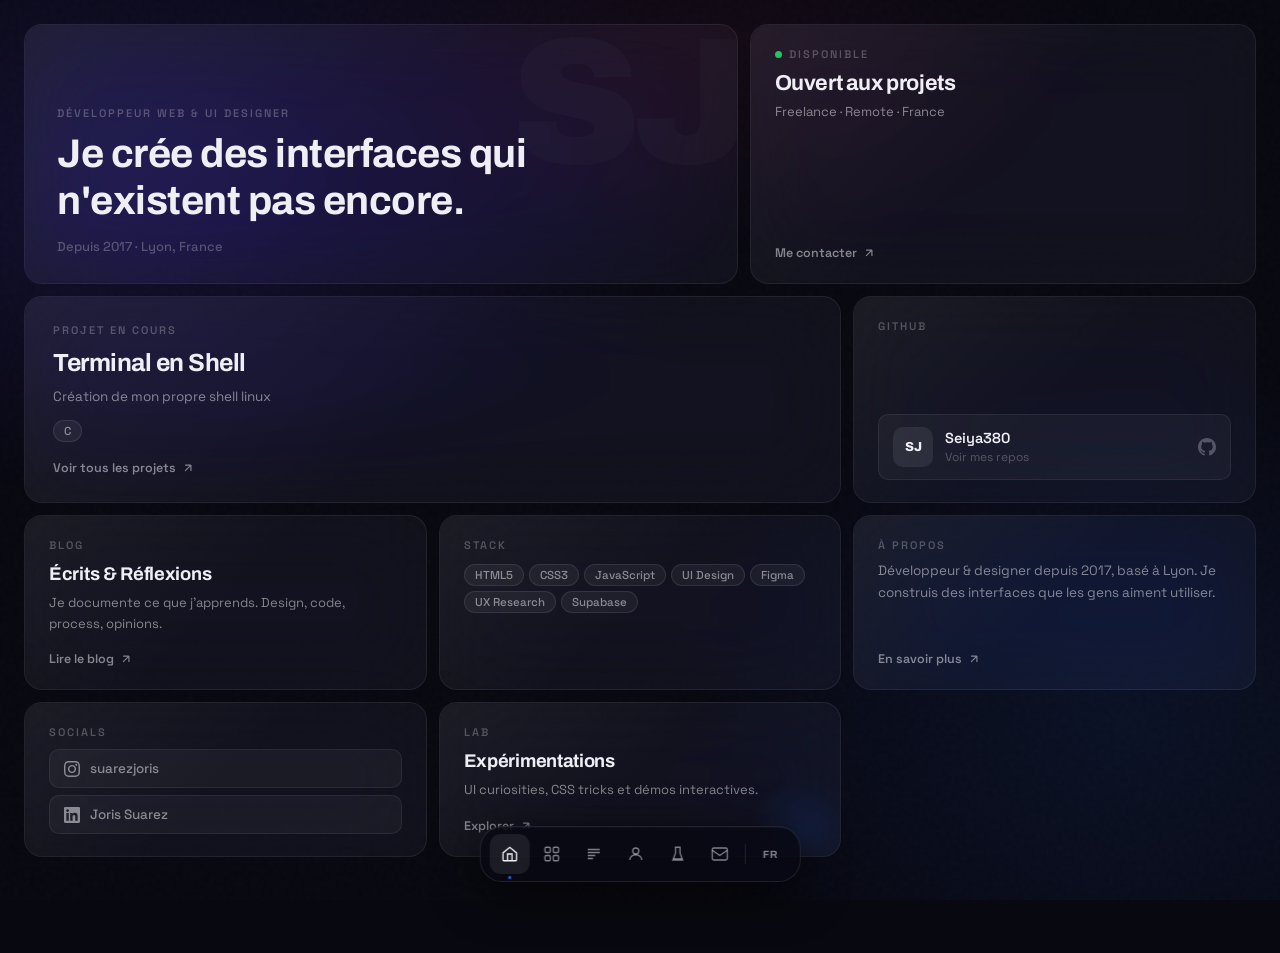
==== index.html @ 4f41d5ac "Import my projects since I'm flagged on my previous account" ====
<!DOCTYPE html>
<html lang="fr">
<head>
  <meta charset="UTF-8">
  <meta name="viewport" content="width=device-width, initial-scale=1.0">
  <title>Joris Suarez — Web Developer & UI Designer</title>
  <meta name="description" content="Portfolio de Joris Suarez, développeur web et UI designer depuis 2017. Lyon, France.">
  <link rel="icon" type="image/svg+xml" href="favicon.svg">
  <link rel="stylesheet" href="styles.css">
  <link rel="stylesheet" href="css/home.css">
</head>
<body>

<main class="bento" id="main">

  <!-- Hero -->
  <article class="card card-hero col-7 reveal" style="--delay:0s">
    <div class="hero-bg-word" aria-hidden="true">SJ</div>
    <span class="label" data-fr="Développeur Web & UI Designer" data-en="Web Developer & UI Designer">Développeur Web & UI Designer</span>
    <h1 class="hero-title" data-fr="Je crée des interfaces qui n'existent pas encore." data-en="I build interfaces that don't exist yet.">Je crée des interfaces qui n'existent pas encore.</h1>
    <p class="hero-since" data-fr="Depuis 2017 · Lyon, France" data-en="Since 2017 · Lyon, France">Depuis 2017 · Lyon, France</p>
  </article>

  <!-- Status -->
  <article class="card card-status col-5 reveal" style="--delay:0.08s">
    <div class="status-row">
      <div class="status-dot"></div>
      <span class="label" data-fr="Disponible" data-en="Available">Disponible</span>
    </div>
    <h2 class="status-headline" data-fr="Ouvert aux projets" data-en="Open for projects">Ouvert aux projets</h2>
    <p class="status-meta">Freelance · Remote · France</p>
    <a href="HTML_PAGES/contact.html" class="cta-link">
      <span data-fr="Me contacter" data-en="Get in touch">Me contacter</span>
      <svg viewBox="0 0 24 24" fill="none" stroke="currentColor" stroke-width="2"><path d="M7 17L17 7M17 7H7M17 7V17"/></svg>
    </a>
  </article>

  <!-- Featured Work -->
  <article class="card card-work col-8 reveal" style="--delay:0.13s">
    <span class="label" data-fr="Projet en cours" data-en="Current project">Projet en cours</span>
    <h2 class="work-title" data-fr="Terminal en Shell" data-en="My own Shell">Terminal en Shell</h2>
    <p class="work-desc" data-fr="Création de mon propre shell linux" data-en="Building my own linux shell">Création de mon propre shell linux</p>
    <div class="work-tags">
      <span class="tag">C</span>
    </div>
    <a href="HTML_PAGES/works.html" class="cta-link">
      <span data-fr="Voir tous les projets" data-en="View all projects">Voir tous les projets</span>
      <svg viewBox="0 0 24 24" fill="none" stroke="currentColor" stroke-width="2"><path d="M7 17L17 7M17 7H7M17 7V17"/></svg>
    </a>
  </article>

  <!-- GitHub -->
  <article class="card card-github col-4 reveal" style="--delay:0.1s">
    <span class="label">GitHub</span>
    <a href="https://github.com/Seiya380" target="_blank" rel="noopener noreferrer" class="github-link">
      <div class="gh-avatar">SJ</div>
      <div>
        <div class="gh-username">Seiya380</div>
        <div class="gh-sub" data-fr="Voir mes repos" data-en="View my repos">Voir mes repos</div>
      </div>
      <svg class="gh-icon" viewBox="0 0 24 24" fill="currentColor">
        <path d="M12 0C5.37 0 0 5.37 0 12c0 5.3 3.438 9.8 8.205 11.385.6.113.82-.258.82-.577 0-.285-.01-1.04-.015-2.04-3.338.724-4.042-1.61-4.042-1.61-.546-1.386-1.332-1.755-1.332-1.755-1.087-.744.083-.729.083-.729 1.205.084 1.838 1.236 1.838 1.236 1.07 1.835 2.807 1.305 3.492.997.108-.776.417-1.305.76-1.605-2.665-.3-5.466-1.332-5.466-5.93 0-1.31.465-2.38 1.235-3.22-.135-.303-.54-1.523.105-3.176 0 0 1.005-.322 3.3 1.23.96-.267 1.98-.399 3-.405 1.02.006 2.04.138 3 .405 2.28-1.552 3.285-1.23 3.285-1.23.645 1.653.24 2.873.12 3.176.765.84 1.23 1.91 1.23 3.22 0 4.61-2.805 5.625-5.475 5.92.42.36.81 1.096.81 2.22 0 1.606-.015 2.896-.015 3.286 0 .315.21.69.825.57C20.565 21.795 24 17.295 24 12c0-6.63-5.37-12-12-12"/>
      </svg>
    </a>
  </article>

  <!-- Blog -->
  <article class="card card-blog col-4 reveal" style="--delay:0.18s">
    <span class="label">Blog</span>
    <h2 class="card-blog-title" data-fr="Écrits & Réflexions" data-en="Writings & Thoughts">Écrits & Réflexions</h2>
    <p class="card-blog-desc" data-fr="Je documente ce que j'apprends. Design, code, process, opinions." data-en="I document what I learn. Design, code, process, opinions.">Je documente ce que j'apprends. Design, code, process, opinions.</p>
    <a href="HTML_PAGES/blogs.html" class="cta-link">
      <span data-fr="Lire le blog" data-en="Read the blog">Lire le blog</span>
      <svg viewBox="0 0 24 24" fill="none" stroke="currentColor" stroke-width="2"><path d="M7 17L17 7M17 7H7M17 7V17"/></svg>
    </a>
  </article>

  <!-- Stack -->
  <article class="card card-stack col-4 reveal" style="--delay:0.22s">
    <span class="label">Stack</span>
    <div class="stack-cloud">
      <span class="tag">HTML5</span>
      <span class="tag">CSS3</span>
      <span class="tag">JavaScript</span>
      <span class="tag">UI Design</span>
      <span class="tag">Figma</span>
      <span class="tag">UX Research</span>
      <span class="tag">Supabase</span>
    </div>
  </article>

  <!-- About snippet -->
  <article class="card card-about col-4 reveal" style="--delay:0.26s">
    <span class="label" data-fr="À propos" data-en="About">À propos</span>
    <p class="about-snip" data-fr="Développeur & designer depuis 2017, basé à Lyon. Je construis des interfaces que les gens aiment utiliser." data-en="Developer & designer since 2017, based in Lyon. I build interfaces people love to use.">Développeur & designer depuis 2017, basé à Lyon. Je construis des interfaces que les gens aiment utiliser.</p>
    <a href="HTML_PAGES/about.html" class="cta-link">
      <span data-fr="En savoir plus" data-en="Learn more">En savoir plus</span>
      <svg viewBox="0 0 24 24" fill="none" stroke="currentColor" stroke-width="2"><path d="M7 17L17 7M17 7H7M17 7V17"/></svg>
    </a>
  </article>

  <!-- Social -->
  <article class="card card-social col-4 reveal" style="--delay:0.3s">
    <span class="label">Socials</span>
    <div class="social-row">
      <a href="https://www.instagram.com/suarezjoris/" target="_blank" rel="noopener noreferrer" class="social-chip">
        <svg viewBox="0 0 24 24" fill="currentColor">
          <path d="M12 2.163c3.204 0 3.584.012 4.85.07 3.252.148 4.771 1.691 4.919 4.919.058 1.265.069 1.645.069 4.849 0 3.205-.012 3.584-.069 4.849-.149 3.225-1.664 4.771-4.919 4.919-1.266.058-1.644.07-4.85.07-3.204 0-3.584-.012-4.849-.07-3.26-.149-4.771-1.699-4.919-4.92-.058-1.265-.07-1.644-.07-4.849 0-3.204.013-3.583.07-4.849.149-3.227 1.664-4.771 4.919-4.919 1.266-.057 1.645-.069 4.849-.069zm0-2.163c-3.259 0-3.667.014-4.947.072-4.358.2-6.78 2.618-6.98 6.98-.059 1.281-.073 1.689-.073 4.948 0 3.259.014 3.668.072 4.948.2 4.358 2.618 6.78 6.98 6.98 1.281.058 1.689.072 4.948.072 3.259 0 3.668-.014 4.948-.072 4.354-.2 6.782-2.618 6.979-6.98.059-1.28.073-1.689.073-4.948 0-3.259-.014-3.667-.072-4.947-.196-4.354-2.617-6.78-6.979-6.98-1.281-.059-1.69-.073-4.949-.073zm0 5.838c-3.403 0-6.162 2.759-6.162 6.162s2.759 6.163 6.162 6.163 6.162-2.759 6.162-6.163c0-3.403-2.759-6.162-6.162-6.162zm0 10.162c-2.209 0-4-1.79-4-4 0-2.209 1.791-4 4-4s4 1.791 4 4c0 2.21-1.791 4-4 4zm6.406-11.845c-.796 0-1.441.645-1.441 1.44s.645 1.44 1.441 1.44c.795 0 1.439-.645 1.439-1.44s-.644-1.44-1.439-1.44z"/>
        </svg>
        suarezjoris
      </a>
      <a href="https://www.linkedin.com/in/joris-suarez-59164a35b/" target="_blank" rel="noopener noreferrer" class="social-chip">
        <svg viewBox="0 0 24 24" fill="currentColor">
          <path d="M20.447 20.452h-3.554v-5.569c0-1.328-.027-3.037-1.852-3.037-1.853 0-2.136 1.445-2.136 2.939v5.667H9.351V9h3.414v1.561h.046c.477-.9 1.637-1.85 3.37-1.85 3.601 0 4.267 2.37 4.267 5.455v6.286zM5.337 7.433c-1.144 0-2.063-.926-2.063-2.065 0-1.138.92-2.063 2.063-2.063 1.14 0 2.064.925 2.064 2.063 0 1.139-.925 2.065-2.064 2.065zm1.782 13.019H3.555V9h3.564v11.452zM22.225 0H1.771C.792 0 0 .774 0 1.729v20.542C0 23.227.792 24 1.771 24h20.451C23.2 24 24 23.227 24 22.271V1.729C24 .774 23.2 0 22.222 0h.003z"/>
        </svg>
        Joris Suarez
      </a>
    </div>
  </article>

  <!-- Lab -->
  <article class="card card-lab col-4 reveal" style="--delay:0.34s">
    <span class="label">Lab</span>
    <h2 class="lab-title" data-fr="Expérimentations" data-en="Experiments">Expérimentations</h2>
    <p class="lab-desc" data-fr="UI curiosities, CSS tricks et démos interactives." data-en="UI curiosities, CSS tricks and interactive demos.">UI curiosities, CSS tricks et démos interactives.</p>
    <a href="HTML_PAGES/services.html" class="cta-link">
      <span data-fr="Explorer" data-en="Explore">Explorer</span>
      <svg viewBox="0 0 24 24" fill="none" stroke="currentColor" stroke-width="2"><path d="M7 17L17 7M17 7H7M17 7V17"/></svg>
    </a>
  </article>

</main>

<!-- DOCK -->
<nav class="dock" aria-label="Navigation principale">
  <a href="index.html" class="dock-item active" aria-label="Accueil">
    <svg viewBox="0 0 24 24" fill="none" stroke="currentColor" stroke-width="1.75">
      <path d="M3 10.5L12 3l9 7.5V20a1 1 0 01-1 1H4a1 1 0 01-1-1v-9.5z"/><path d="M9 21V12h6v9"/>
    </svg>
    <span class="dock-tooltip" data-fr="Accueil" data-en="Home">Accueil</span>
  </a>
  <a href="HTML_PAGES/works.html" class="dock-item" aria-label="Travaux">
    <svg viewBox="0 0 24 24" fill="none" stroke="currentColor" stroke-width="1.75">
      <rect x="3" y="3" width="7" height="7" rx="1.5"/><rect x="14" y="3" width="7" height="7" rx="1.5"/>
      <rect x="3" y="14" width="7" height="7" rx="1.5"/><rect x="14" y="14" width="7" height="7" rx="1.5"/>
    </svg>
    <span class="dock-tooltip" data-fr="Travaux" data-en="Works">Travaux</span>
  </a>
  <a href="HTML_PAGES/blogs.html" class="dock-item" aria-label="Blog">
    <svg viewBox="0 0 24 24" fill="none" stroke="currentColor" stroke-width="1.75">
      <path d="M4 6h16M4 10h16M4 14h10M4 18h7"/>
    </svg>
    <span class="dock-tooltip">Blog</span>
  </a>
  <a href="HTML_PAGES/about.html" class="dock-item" aria-label="À propos">
    <svg viewBox="0 0 24 24" fill="none" stroke="currentColor" stroke-width="1.75">
      <circle cx="12" cy="8" r="4"/><path d="M4 20c0-4 3.582-7 8-7s8 3 8 7"/>
    </svg>
    <span class="dock-tooltip" data-fr="À propos" data-en="About">À propos</span>
  </a>
  <a href="HTML_PAGES/services.html" class="dock-item" aria-label="Lab">
    <svg viewBox="0 0 24 24" fill="none" stroke="currentColor" stroke-width="1.75">
      <path d="M9 3h6v8l3.5 9H5.5L9 11V3z"/><path d="M6.5 18.5h11"/>
    </svg>
    <span class="dock-tooltip">Lab</span>
  </a>
  <a href="HTML_PAGES/contact.html" class="dock-item" aria-label="Contact">
    <svg viewBox="0 0 24 24" fill="none" stroke="currentColor" stroke-width="1.75">
      <rect x="2" y="4" width="20" height="16" rx="2"/><path d="M2 7l10 7 10-7"/>
    </svg>
    <span class="dock-tooltip">Contact</span>
  </a>
  <div class="dock-sep" aria-hidden="true"></div>
  <button class="dock-item" id="lang-btn" aria-label="Changer de langue">
    <span class="dock-lang" id="lang-display">FR</span>
    <span class="dock-tooltip" id="lang-tip">Switch to English</span>
  </button>
</nav>

<script>
  function toggleLang() {
    const cur = localStorage.getItem('siteLang') || 'fr';
    const next = cur === 'fr' ? 'en' : 'fr';
    applyLang(next);
    localStorage.setItem('siteLang', next);
  }

  function applyLang(lang) {
    document.querySelectorAll('[data-fr][data-en]').forEach(el => {
      el.textContent = el.getAttribute('data-' + lang);
    });
    document.documentElement.lang = lang;
    const d = document.getElementById('lang-display');
    const t = document.getElementById('lang-tip');
    if (d) d.textContent = lang.toUpperCase();
    if (t) t.textContent = lang === 'fr' ? 'Switch to English' : 'Passer en français';
  }

  const revealObserver = new IntersectionObserver((entries) => {
    entries.forEach(entry => {
      if (entry.isIntersecting) {
        entry.target.classList.add('visible');
        revealObserver.unobserve(entry.target);
      }
    });
  }, { threshold: 0.08 });

  document.addEventListener('DOMContentLoaded', () => {
    const lang = localStorage.getItem('siteLang') || 'fr';
    applyLang(lang);
    document.querySelectorAll('.reveal').forEach(el => revealObserver.observe(el));
    document.getElementById('lang-btn').addEventListener('click', toggleLang);
  });
</script>
</body>
</html>
---- styles.css ----
@import url('https://fonts.googleapis.com/css2?family=Archivo:wght@300;400;500;600;700;800;900&family=Space+Grotesk:wght@300;400;500;600;700&display=swap');

:root {
  --font-display: 'Archivo', sans-serif;
  --font-body: 'Space Grotesk', sans-serif;

  --bg: #080810;
  --surface: rgba(255, 255, 255, 0.04);
  --surface-hover: rgba(255, 255, 255, 0.07);
  --surface-strong: rgba(255, 255, 255, 0.09);

  --border: rgba(255, 255, 255, 0.07);
  --border-hover: rgba(255, 255, 255, 0.14);

  --text: #eeeef4;
  --text-2: rgba(238, 238, 244, 0.52);
  --text-3: rgba(238, 238, 244, 0.28);

  --accent: #2563eb;
  --accent-glow: rgba(37, 99, 235, 0.25);
  --green: #22c55e;
  --red: #ef4444;

  --blur: blur(40px) saturate(180%);
  --blur-sm: blur(20px) saturate(150%);

  --r-sm: 10px;
  --r: 18px;
  --r-lg: 24px;

  --t: 0.22s cubic-bezier(0.4, 0, 0.2, 1);
  --t-spring: 0.38s cubic-bezier(0.34, 1.56, 0.64, 1);
}

*, *::before, *::after { margin: 0; padding: 0; box-sizing: border-box; }

html { scroll-behavior: smooth; }

body {
  font-family: var(--font-body);
  background: var(--bg);
  color: var(--text);
  min-height: 100dvh;
  overflow-x: hidden;
  -webkit-font-smoothing: antialiased;
  -moz-osx-font-smoothing: grayscale;
}

/* Aurora */
body::before {
  content: '';
  position: fixed;
  inset: 0;
  z-index: 0;
  pointer-events: none;
  background:
    radial-gradient(ellipse 70% 55% at 12% 20%, rgba(90, 60, 255, 0.14) 0%, transparent 65%),
    radial-gradient(ellipse 55% 65% at 88% 80%, rgba(37, 99, 235, 0.1) 0%, transparent 65%),
    radial-gradient(ellipse 55% 40% at 55% 5%, rgba(170, 35, 90, 0.07) 0%, transparent 60%);
}

/* Noise */
body::after {
  content: '';
  position: fixed;
  inset: 0;
  z-index: 1;
  pointer-events: none;
  opacity: 0.022;
  background-image: url("data:image/svg+xml,%3Csvg viewBox='0 0 200 200' xmlns='http://www.w3.org/2000/svg'%3E%3Cfilter id='n'%3E%3CfeTurbulence type='fractalNoise' baseFrequency='0.85' numOctaves='4' stitchTiles='stitch'/%3E%3C/filter%3E%3Crect width='100%25' height='100%25' filter='url(%23n)'/%3E%3C/svg%3E");
}

h1, h2, h3, h4, h5 { font-family: var(--font-display); font-weight: 700; line-height: 1.15; }

a { color: inherit; text-decoration: none; }

/* Glass card */
.card {
  position: relative;
  z-index: 2;
  background: var(--surface);
  backdrop-filter: var(--blur);
  -webkit-backdrop-filter: var(--blur);
  border: 0.5px solid var(--border);
  border-radius: var(--r);
  overflow: hidden;
  transition: background var(--t), border-color var(--t);
}

.card::before {
  content: '';
  position: absolute;
  inset: 0;
  border-radius: inherit;
  background: linear-gradient(135deg, rgba(255,255,255,0.045) 0%, transparent 50%);
  pointer-events: none;
  z-index: 0;
}

.card > * { position: relative; z-index: 1; }

.card:hover {
  background: var(--surface-hover);
  border-color: var(--border-hover);
}

.label {
  font-size: 11px;
  font-weight: 600;
  letter-spacing: 2px;
  text-transform: uppercase;
  color: var(--text-3);
}

.tag {
  display: inline-flex;
  align-items: center;
  padding: 3px 10px;
  background: rgba(255,255,255,0.05);
  border: 0.5px solid rgba(255,255,255,0.09);
  border-radius: 100px;
  font-size: 11.5px;
  font-weight: 500;
  color: var(--text-2);
  font-family: var(--font-body);
  white-space: nowrap;
}

.hidden { display: none !important; }

/* Status dot */
.status-dot {
  width: 7px;
  height: 7px;
  border-radius: 50%;
  background: var(--green);
  flex-shrink: 0;
  animation: pulse-green 2.5s ease infinite;
}

@keyframes pulse-green {
  0%, 100% { box-shadow: 0 0 0 0 rgba(34, 197, 94, 0.5); }
  50% { box-shadow: 0 0 0 5px rgba(34, 197, 94, 0); }
}

/* Reveal animation */
.reveal {
  opacity: 0;
  transform: translateY(14px);
  transition: opacity 0.5s ease, transform 0.5s ease;
  transition-delay: var(--delay, 0s);
}

.reveal.visible {
  opacity: 1;
  transform: translateY(0);
}

@keyframes fadeUp {
  from { opacity: 0; transform: translateY(18px); }
  to { opacity: 1; transform: translateY(0); }
}

@keyframes spin { to { transform: rotate(360deg); } }

@media (prefers-reduced-motion: reduce) {
  .reveal, .reveal.visible { opacity: 1; transform: none; transition: none; }
  *, *::before, *::after { animation-duration: 0.001ms !important; transition-duration: 0.001ms !important; }
}

/* Selection */
::selection { background: rgba(37, 99, 235, 0.3); color: #fff; }

/* Scrollbar */
::-webkit-scrollbar { width: 5px; }
::-webkit-scrollbar-track { background: transparent; }
::-webkit-scrollbar-thumb { background: rgba(255,255,255,0.1); border-radius: 3px; }
::-webkit-scrollbar-thumb:hover { background: rgba(255,255,255,0.17); }

/* ========================
   DOCK — shared
   ======================== */
.dock {
  position: fixed;
  bottom: 18px;
  left: 50%;
  transform: translateX(-50%);
  z-index: 500;
  display: flex;
  align-items: center;
  gap: 2px;
  padding: 7px 9px;
  background: rgba(8, 8, 18, 0.8);
  backdrop-filter: blur(40px) saturate(200%);
  -webkit-backdrop-filter: blur(40px) saturate(200%);
  border: 0.5px solid rgba(255,255,255,0.1);
  border-radius: 22px;
  box-shadow: 0 10px 48px rgba(0,0,0,0.65), inset 0 0.5px 0 rgba(255,255,255,0.07);
}

.dock-item {
  position: relative;
  display: flex;
  align-items: center;
  justify-content: center;
  width: 40px;
  height: 40px;
  border-radius: 11px;
  color: var(--text-2);
  text-decoration: none;
  transition: all var(--t-spring);
  cursor: pointer;
  background: transparent;
  border: none;
  font-family: var(--font-body);
  flex-shrink: 0;
}

.dock-item svg { width: 18px; height: 18px; }

.dock-item:hover {
  background: rgba(255,255,255,0.08);
  color: var(--text);
  transform: translateY(-3px) scale(1.08);
}

.dock-item.active {
  background: rgba(255,255,255,0.08);
  color: var(--text);
}

.dock-item.active::after {
  content: '';
  position: absolute;
  bottom: -5px;
  left: 50%;
  transform: translateX(-50%);
  width: 3px;
  height: 3px;
  background: var(--accent);
  border-radius: 50%;
}

.dock-tooltip {
  position: absolute;
  bottom: calc(100% + 9px);
  left: 50%;
  transform: translateX(-50%);
  background: rgba(8, 8, 18, 0.95);
  backdrop-filter: blur(20px);
  border: 0.5px solid rgba(255,255,255,0.12);
  border-radius: 8px;
  padding: 4px 9px;
  font-size: 11.5px;
  font-weight: 500;
  color: rgba(255,255,255,0.85);
  white-space: nowrap;
  pointer-events: none;
  opacity: 0;
  transition: opacity 0.13s ease;
  font-family: var(--font-body);
}

.dock-item:hover .dock-tooltip { opacity: 1; }

.dock-sep {
  width: 0.5px;
  height: 20px;
  background: rgba(255,255,255,0.1);
  margin: 0 3px;
  flex-shrink: 0;
}

.dock-lang {
  font-size: 10.5px;
  font-weight: 700;
  letter-spacing: 0.5px;
  font-family: var(--font-display);
}

/* ========================
   MODAL — shared
   ======================== */
.modal {
  position: fixed;
  inset: 0;
  background: rgba(0,0,0,0.65);
  backdrop-filter: blur(10px);
  display: flex;
  align-items: center;
  justify-content: center;
  z-index: 600;
  padding: 1.5rem;
}

.modal.hidden { display: none; }

.modal-box {
  background: rgba(10, 10, 22, 0.92);
  backdrop-filter: var(--blur);
  -webkit-backdrop-filter: var(--blur);
  border: 0.5px solid var(--border-hover);
  border-radius: var(--r-lg);
  padding: 2rem;
  width: 100%;
  max-width: 420px;
  position: relative;
  animation: fadeUp 0.3s cubic-bezier(0.34, 1.56, 0.64, 1);
  box-shadow: 0 30px 80px rgba(0,0,0,0.55);
}

.modal-box h2 {
  font-size: 1.25rem;
  font-weight: 700;
  margin-bottom: 1.25rem;
  color: var(--text);
}

.modal-close {
  position: absolute;
  top: 12px;
  right: 12px;
  width: 30px;
  height: 30px;
  border-radius: 50%;
  border: none;
  background: rgba(255,255,255,0.07);
  color: var(--text-2);
  font-size: 16px;
  cursor: pointer;
  display: flex;
  align-items: center;
  justify-content: center;
  transition: background var(--t);
  line-height: 1;
}

.modal-close:hover { background: rgba(255,255,255,0.12); color: var(--text); }

/* Form elements */
.form-group {
  display: flex;
  flex-direction: column;
  gap: 5px;
  margin-bottom: 12px;
}

.form-group label {
  font-size: 12.5px;
  font-weight: 600;
  color: var(--text-2);
}

.form-group input,
.form-group textarea,
.form-group select {
  background: rgba(255,255,255,0.05);
  border: 0.5px solid var(--border-hover);
  border-radius: var(--r-sm);
  padding: 9px 13px;
  color: var(--text);
  font-size: 14px;
  font-family: var(--font-body);
  outline: none;
  transition: border-color var(--t), background var(--t), box-shadow var(--t);
}

.form-group input:focus,
.form-group textarea:focus,
.form-group select:focus {
  border-color: rgba(37, 99, 235, 0.5);
  background: rgba(255,255,255,0.07);
  box-shadow: 0 0 0 3px rgba(37, 99, 235, 0.1);
}

.form-group input::placeholder,
.form-group textarea::placeholder { color: var(--text-3); }

.form-group textarea { resize: vertical; min-height: 110px; }

.form-group select option { background: #0e0e1a; color: var(--text); }

.btn-primary {
  display: flex;
  align-items: center;
  justify-content: center;
  gap: 7px;
  width: 100%;
  padding: 10px 18px;
  background: var(--accent);
  border: none;
  border-radius: var(--r-sm);
  color: white;
  font-weight: 600;
  font-size: 14px;
  font-family: var(--font-body);
  cursor: pointer;
  transition: all var(--t);
  margin-top: 4px;
}

.btn-primary:hover {
  background: #1d4ed8;
  transform: translateY(-1px);
  box-shadow: 0 8px 25px rgba(37, 99, 235, 0.35);
}

.btn-danger {
  display: inline-flex;
  align-items: center;
  justify-content: center;
  gap: 6px;
  padding: 7px 14px;
  background: rgba(239, 68, 68, 0.1);
  border: 0.5px solid rgba(239, 68, 68, 0.3);
  border-radius: var(--r-sm);
  color: #fca5a5;
  font-weight: 600;
  font-size: 13px;
  font-family: var(--font-body);
  cursor: pointer;
  transition: all var(--t);
}

.btn-danger:hover { background: rgba(239, 68, 68, 0.2); }

.error-msg {
  color: #fca5a5;
  font-size: 13px;
  padding: 8px 12px;
  background: rgba(239, 68, 68, 0.1);
  border-radius: var(--r-sm);
  margin-bottom: 10px;
}

.error-msg.hidden { display: none; }

/* CTA link */
.cta-link {
  display: inline-flex;
  align-items: center;
  gap: 5px;
  font-size: 12.5px;
  font-weight: 600;
  color: var(--text-2);
  margin-top: auto;
  padding-top: 10px;
  transition: color var(--t);
}

.cta-link:hover { color: var(--text); }

.cta-link svg { width: 14px; height: 14px; transition: transform var(--t); }

.cta-link:hover svg { transform: translate(2px, -2px); }
---- css/home.css ----
/* ========================
   BENTO GRID — homepage
   ======================== */
.bento {
  display: grid;
  grid-template-columns: repeat(12, 1fr);
  grid-auto-rows: auto;
  gap: 12px;
  padding: 24px 24px 96px;
  max-width: 1380px;
  margin: 0 auto;
  position: relative;
  z-index: 2;
  min-height: 100dvh;
  align-content: start;
}

/* Column spans */
.col-7 { grid-column: span 7; }
.col-5 { grid-column: span 5; }
.col-8 { grid-column: span 8; }
.col-4 { grid-column: span 4; }
.col-6 { grid-column: span 6; }
.col-3 { grid-column: span 3; }

/* ========================
   CARD: HERO
   ======================== */
.card-hero {
  padding: 28px 32px;
  min-height: 260px;
  display: flex;
  flex-direction: column;
  justify-content: flex-end;
  cursor: default;
  overflow: hidden;
}

.hero-bg-word {
  position: absolute;
  top: -12px;
  right: -8px;
  font-family: var(--font-display);
  font-weight: 900;
  font-size: clamp(100px, 15vw, 180px);
  line-height: 1;
  color: rgba(255, 255, 255, 0.025);
  letter-spacing: -8px;
  user-select: none;
  pointer-events: none;
  z-index: 0;
}

.hero-title {
  font-family: var(--font-display);
  font-size: clamp(1.65rem, 3.2vw, 2.5rem);
  font-weight: 700;
  line-height: 1.18;
  letter-spacing: -0.5px;
  color: var(--text);
  margin: 10px 0 14px;
}

.hero-since {
  font-size: 13px;
  color: var(--text-3);
  font-weight: 500;
}

/* ========================
   CARD: STATUS
   ======================== */
.card-status {
  padding: 22px 24px;
  display: flex;
  flex-direction: column;
  gap: 6px;
}

.status-row {
  display: flex;
  align-items: center;
  gap: 7px;
}

.status-headline {
  font-size: 1.35rem;
  font-weight: 700;
  letter-spacing: -0.4px;
  margin-top: 4px;
  line-height: 1.2;
}

.status-meta {
  font-size: 13px;
  color: var(--text-2);
  flex: 1;
}

/* ========================
   CARD: GITHUB
   ======================== */
.card-github {
  padding: 22px 24px;
  display: flex;
  flex-direction: column;
}

.github-link {
  display: flex;
  align-items: center;
  gap: 12px;
  padding: 12px 14px;
  background: rgba(255,255,255,0.04);
  border: 0.5px solid var(--border);
  border-radius: var(--r-sm);
  transition: background var(--t), border-color var(--t);
  margin-top: auto;
}

.github-link:hover {
  background: rgba(255,255,255,0.07);
  border-color: var(--border-hover);
}

.gh-avatar {
  width: 40px;
  height: 40px;
  border-radius: 10px;
  background: rgba(255,255,255,0.08);
  display: flex;
  align-items: center;
  justify-content: center;
  font-family: var(--font-display);
  font-weight: 800;
  font-size: 13px;
  flex-shrink: 0;
  color: var(--text);
}

.gh-username {
  font-weight: 600;
  font-size: 14.5px;
  color: var(--text);
}

.gh-sub {
  font-size: 12px;
  color: var(--text-3);
  margin-top: 2px;
}

.gh-icon {
  margin-left: auto;
  color: var(--text-3);
  flex-shrink: 0;
  width: 18px;
  height: 18px;
}

/* ========================
   CARD: FEATURED WORK
   ======================== */
.card-work {
  padding: 26px 28px;
  display: flex;
  flex-direction: column;
  gap: 8px;
}

.work-title {
  font-size: 1.55rem;
  font-weight: 700;
  letter-spacing: -0.5px;
  margin-top: 4px;
}

.work-desc {
  font-size: 13.5px;
  color: var(--text-2);
  line-height: 1.65;
  flex: 1;
}

.work-tags {
  display: flex;
  flex-wrap: wrap;
  gap: 5px;
  padding-top: 4px;
}

/* ========================
   CARD: BLOG
   ======================== */
.card-blog {
  padding: 22px 24px;
  display: flex;
  flex-direction: column;
  gap: 7px;
}

.card-blog-title {
  font-size: 1.15rem;
  font-weight: 700;
  letter-spacing: -0.3px;
  margin-top: 4px;
  line-height: 1.25;
}

.card-blog-desc {
  font-size: 13px;
  color: var(--text-2);
  line-height: 1.6;
  flex: 1;
}

/* ========================
   CARD: STACK
   ======================== */
.card-stack {
  padding: 22px 24px;
  display: flex;
  flex-direction: column;
  gap: 12px;
}

.stack-cloud {
  display: flex;
  flex-wrap: wrap;
  gap: 5px;
  align-content: flex-start;
}

/* ========================
   CARD: ABOUT SNIPPET
   ======================== */
.card-about {
  padding: 22px 24px;
  display: flex;
  flex-direction: column;
  gap: 8px;
}

.about-snip {
  font-size: 13.5px;
  color: var(--text-2);
  line-height: 1.65;
  flex: 1;
}

/* ========================
   CARD: SOCIAL
   ======================== */
.card-social {
  padding: 22px 24px;
  display: flex;
  flex-direction: column;
  gap: 9px;
}

.social-row {
  display: flex;
  flex-direction: column;
  gap: 7px;
  margin-top: auto;
}

.social-chip {
  display: flex;
  align-items: center;
  gap: 10px;
  padding: 10px 14px;
  background: rgba(255,255,255,0.04);
  border: 0.5px solid var(--border);
  border-radius: var(--r-sm);
  font-size: 13.5px;
  font-weight: 500;
  color: var(--text-2);
  transition: background var(--t), border-color var(--t), color var(--t);
}

.social-chip:hover {
  background: rgba(255,255,255,0.07);
  border-color: var(--border-hover);
  color: var(--text);
}

.social-chip svg { width: 16px; height: 16px; flex-shrink: 0; }

/* ========================
   CARD: LAB
   ======================== */
.card-lab {
  padding: 22px 24px;
  display: flex;
  flex-direction: column;
  gap: 7px;
  overflow: hidden;
}

.card-lab::after {
  content: '';
  position: absolute;
  bottom: -30px;
  right: -20px;
  width: 110px;
  height: 110px;
  border-radius: 50%;
  background: radial-gradient(circle, rgba(37, 99, 235, 0.12) 0%, transparent 70%);
  pointer-events: none;
  z-index: 0;
}

.lab-title {
  font-size: 1.15rem;
  font-weight: 700;
  letter-spacing: -0.3px;
  margin-top: 4px;
  line-height: 1.25;
}

.lab-desc {
  font-size: 13px;
  color: var(--text-2);
  line-height: 1.6;
  flex: 1;
}

/* ========================
   RESPONSIVE
   ======================== */
@media (max-width: 1080px) {
  .col-7 { grid-column: span 7; }
  .col-5 { grid-column: span 5; }
  .col-8 { grid-column: span 8; }
  .col-4 { grid-column: span 4; }
}

@media (max-width: 800px) {
  .bento { padding: 14px 14px 88px; gap: 10px; }
  .col-7, .col-5, .col-8, .col-4, .col-6, .col-3 { grid-column: span 12; }
  .card-hero { min-height: 200px; padding: 22px 24px; }
  .hero-bg-word { font-size: 100px; }
}

@media (max-width: 480px) {
  .bento { padding: 10px 10px 84px; }
  .hero-title { font-size: 1.5rem; }
}
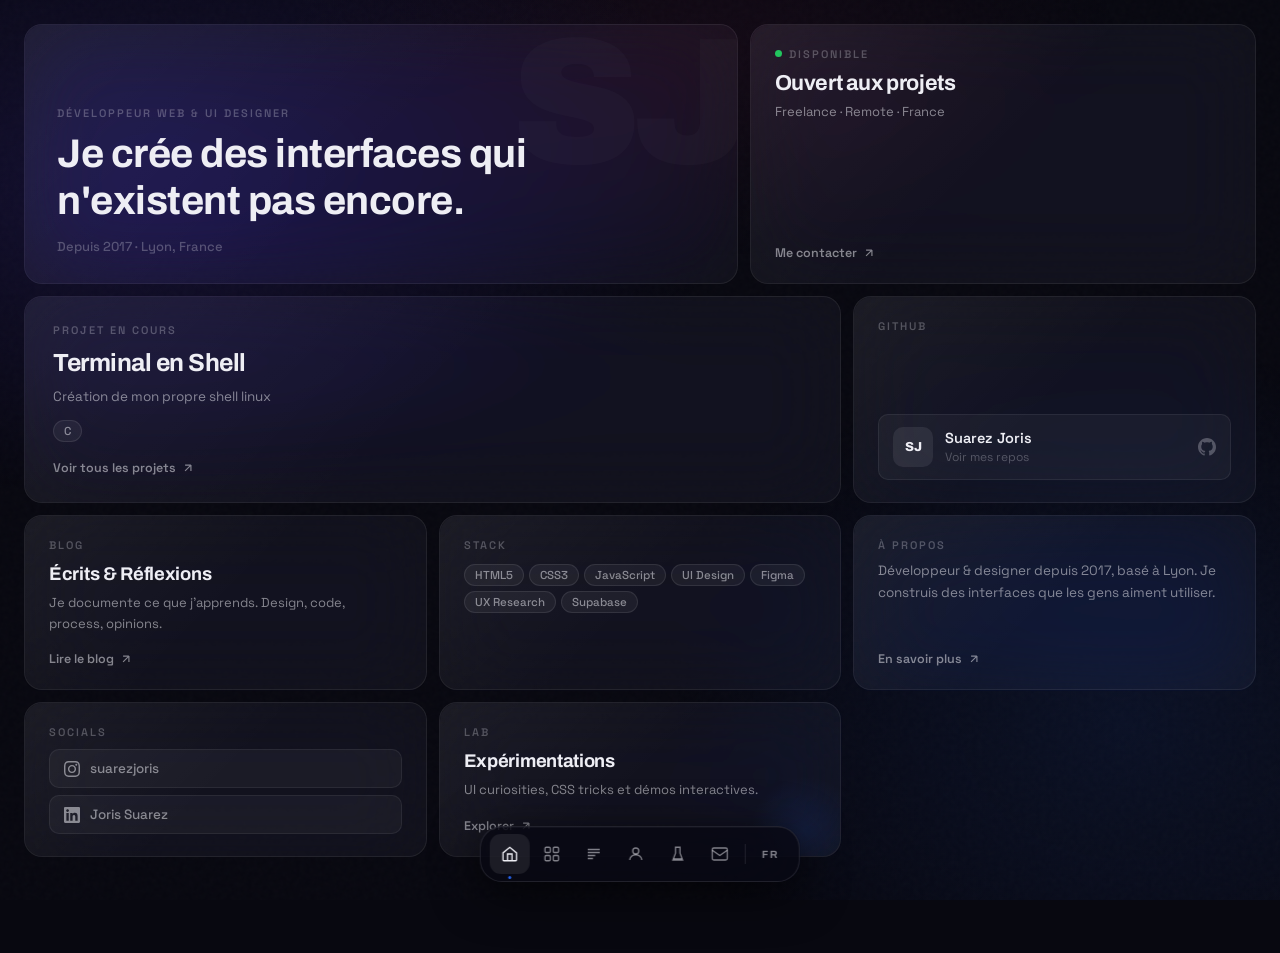
==== commit 26e91358: "Updating the portfolio" ====
--- a/index.html
+++ b/index.html
@@ -52,10 +52,10 @@
   <!-- GitHub -->
   <article class="card card-github col-4 reveal" style="--delay:0.1s">
     <span class="label">GitHub</span>
-    <a href="https://github.com/Seiya380" target="_blank" rel="noopener noreferrer" class="github-link">
+    <a href="https://github.com/suarezjoris" target="_blank" rel="noopener noreferrer" class="github-link">
       <div class="gh-avatar">SJ</div>
       <div>
-        <div class="gh-username">Seiya380</div>
+        <div class="gh-username">Suarez Joris</div>
         <div class="gh-sub" data-fr="Voir mes repos" data-en="View my repos">Voir mes repos</div>
       </div>
       <svg class="gh-icon" viewBox="0 0 24 24" fill="currentColor">
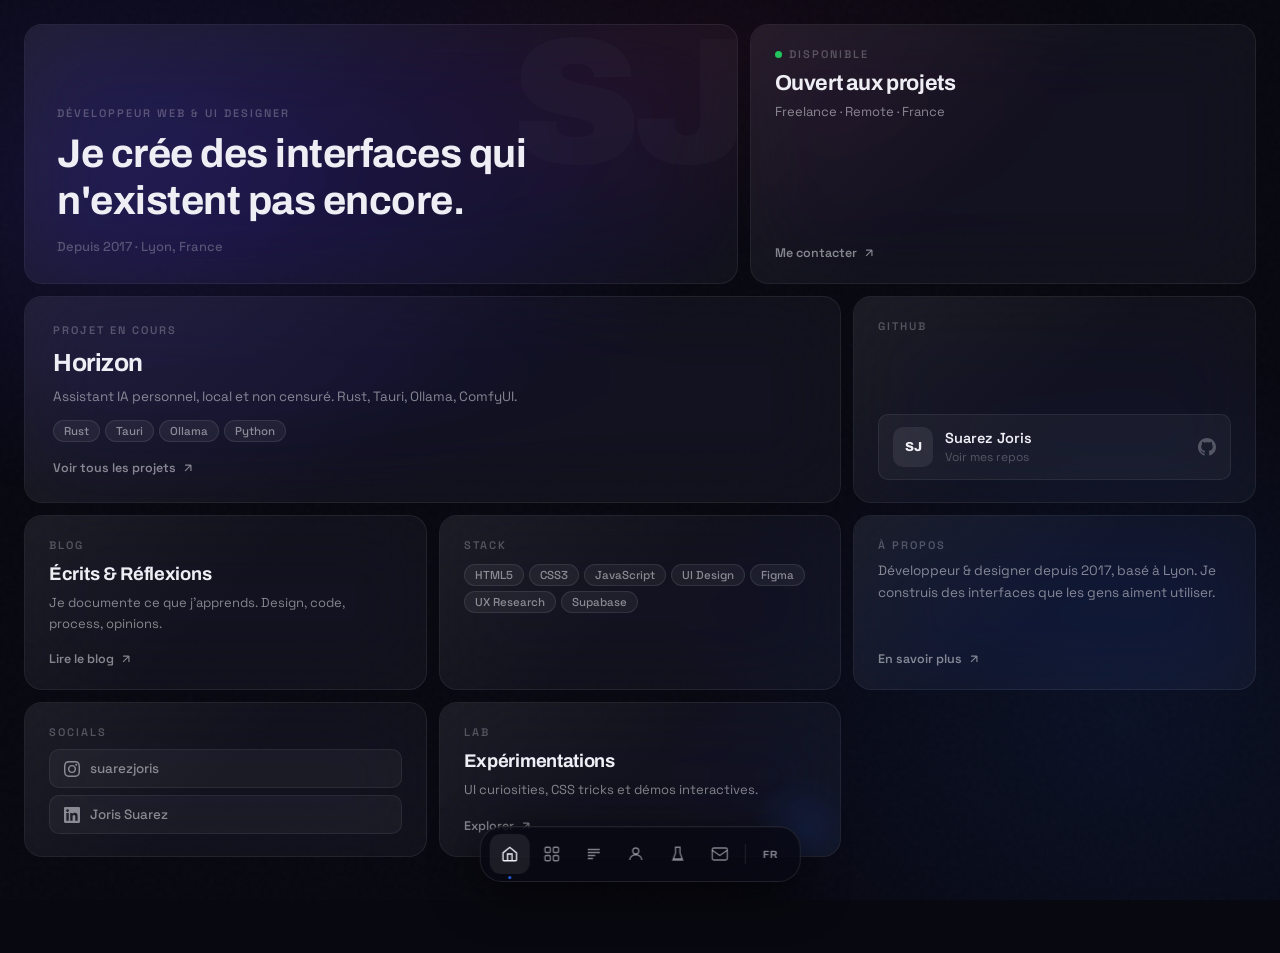
==== commit 0df015eb: "Update: current project" ====
--- a/index.html
+++ b/index.html
@@ -38,10 +38,13 @@
   <!-- Featured Work -->
   <article class="card card-work col-8 reveal" style="--delay:0.13s">
     <span class="label" data-fr="Projet en cours" data-en="Current project">Projet en cours</span>
-    <h2 class="work-title" data-fr="Terminal en Shell" data-en="My own Shell">Terminal en Shell</h2>
-    <p class="work-desc" data-fr="Création de mon propre shell linux" data-en="Building my own linux shell">Création de mon propre shell linux</p>
+    <h2 class="work-title" data-fr="Horizon" data-en="Horizon">Horizon</h2>
+    <p class="work-desc" data-fr="Assistant IA personnel, local et non censuré. Rust, Tauri, Ollama, ComfyUI." data-en="Private, locally-hosted AI assistant. Rust, Tauri, Ollama, ComfyUI.">Assistant IA personnel, local et non censuré. Rust, Tauri, Ollama, ComfyUI.</p>
     <div class="work-tags">
-      <span class="tag">C</span>
+      <span class="tag">Rust</span>
+      <span class="tag">Tauri</span>
+      <span class="tag">Ollama</span>
+      <span class="tag">Python</span>
     </div>
     <a href="HTML_PAGES/works.html" class="cta-link">
       <span data-fr="Voir tous les projets" data-en="View all projects">Voir tous les projets</span>
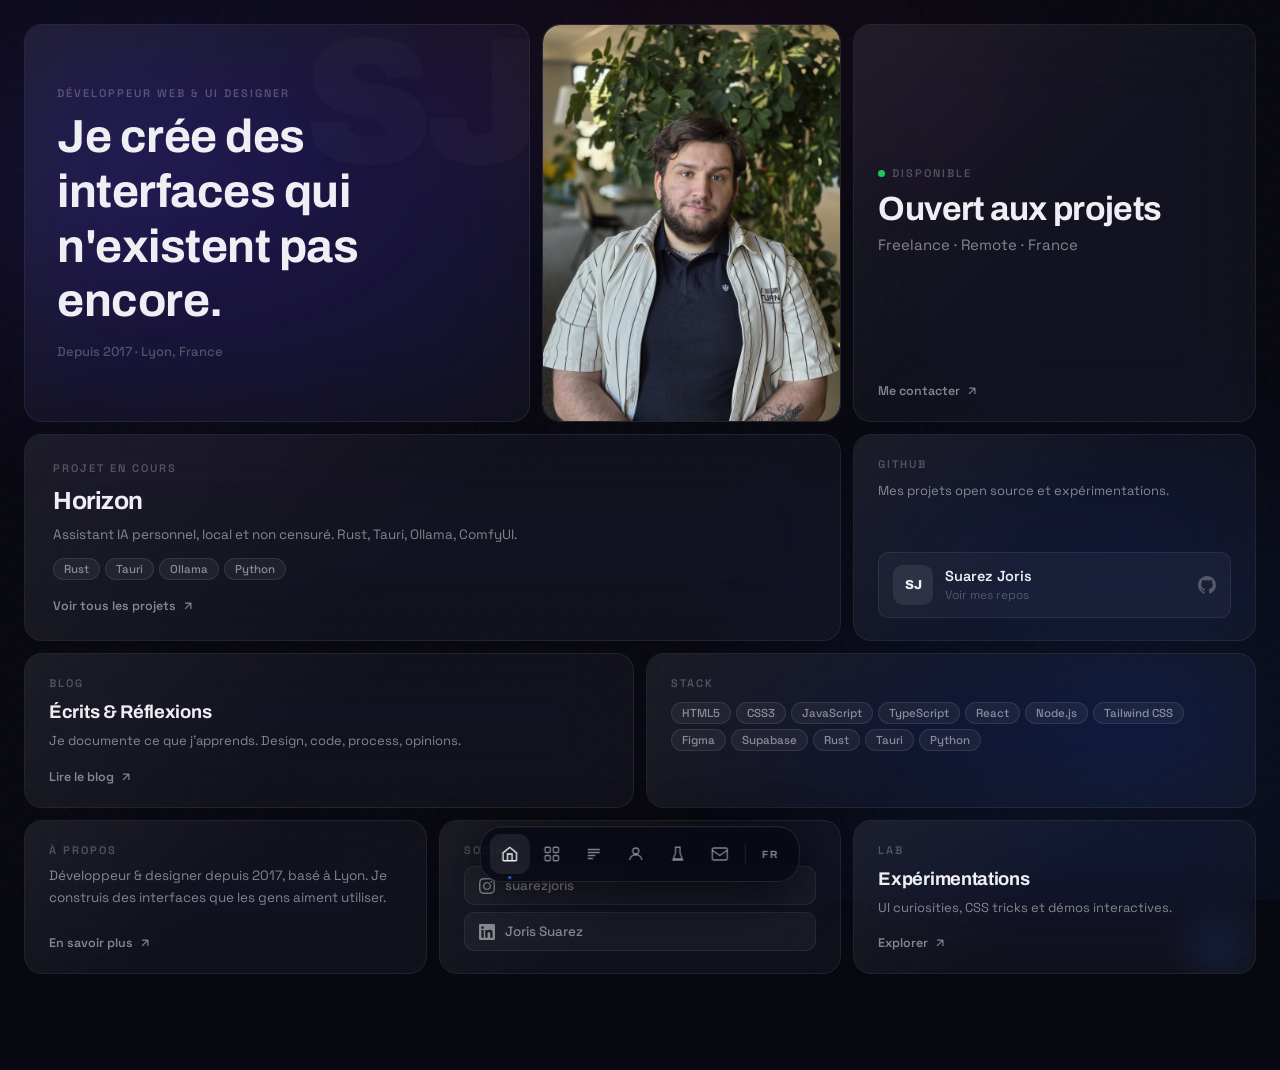
==== commit c63a2cac: "Update: adding my image and correcting" ====
--- a/index.html
+++ b/index.html
@@ -6,29 +6,36 @@
   <title>Joris Suarez — Web Developer & UI Designer</title>
   <meta name="description" content="Portfolio de Joris Suarez, développeur web et UI designer depuis 2017. Lyon, France.">
   <link rel="icon" type="image/svg+xml" href="favicon.svg">
-  <link rel="stylesheet" href="styles.css">
-  <link rel="stylesheet" href="css/home.css">
+  <link rel="stylesheet" href="styles.css?v=3">
+  <link rel="stylesheet" href="css/home.css?v=3">
 </head>
 <body>
 
 <main class="bento" id="main">
 
   <!-- Hero -->
-  <article class="card card-hero col-7 reveal" style="--delay:0s">
+  <article class="card card-hero col-5 reveal" style="--delay:0s">
     <div class="hero-bg-word" aria-hidden="true">SJ</div>
     <span class="label" data-fr="Développeur Web & UI Designer" data-en="Web Developer & UI Designer">Développeur Web & UI Designer</span>
     <h1 class="hero-title" data-fr="Je crée des interfaces qui n'existent pas encore." data-en="I build interfaces that don't exist yet.">Je crée des interfaces qui n'existent pas encore.</h1>
     <p class="hero-since" data-fr="Depuis 2017 · Lyon, France" data-en="Since 2017 · Lyon, France">Depuis 2017 · Lyon, France</p>
   </article>
 
+  <!-- Photo -->
+  <article class="card card-photo col-3 reveal" style="--delay:0.06s">
+    <img src="assets/joris.jpg" alt="Joris Suarez" class="hero-photo" width="280" height="373" loading="lazy">
+  </article>
+
   <!-- Status -->
-  <article class="card card-status col-5 reveal" style="--delay:0.08s">
-    <div class="status-row">
-      <div class="status-dot"></div>
-      <span class="label" data-fr="Disponible" data-en="Available">Disponible</span>
-    </div>
-    <h2 class="status-headline" data-fr="Ouvert aux projets" data-en="Open for projects">Ouvert aux projets</h2>
-    <p class="status-meta">Freelance · Remote · France</p>
+  <article class="card card-status col-4 reveal" style="--delay:0.08s">
+    <div class="status-main">
+      <div class="status-row">
+        <div class="status-dot"></div>
+        <span class="label" data-fr="Disponible" data-en="Available">Disponible</span>
+      </div>
+      <h2 class="status-headline" data-fr="Ouvert aux projets" data-en="Open for projects">Ouvert aux projets</h2>
+      <p class="status-meta">Freelance · Remote · France</p>
+    </div>
     <a href="HTML_PAGES/contact.html" class="cta-link">
       <span data-fr="Me contacter" data-en="Get in touch">Me contacter</span>
       <svg viewBox="0 0 24 24" fill="none" stroke="currentColor" stroke-width="2"><path d="M7 17L17 7M17 7H7M17 7V17"/></svg>
@@ -55,6 +62,7 @@
   <!-- GitHub -->
   <article class="card card-github col-4 reveal" style="--delay:0.1s">
     <span class="label">GitHub</span>
+    <p class="github-desc" data-fr="Mes projets open source et expérimentations." data-en="My open source projects and experiments.">Mes projets open source et expérimentations.</p>
     <a href="https://github.com/suarezjoris" target="_blank" rel="noopener noreferrer" class="github-link">
       <div class="gh-avatar">SJ</div>
       <div>
@@ -68,7 +76,7 @@
   </article>
 
   <!-- Blog -->
-  <article class="card card-blog col-4 reveal" style="--delay:0.18s">
+  <article class="card card-blog col-6 reveal" style="--delay:0.18s">
     <span class="label">Blog</span>
     <h2 class="card-blog-title" data-fr="Écrits & Réflexions" data-en="Writings & Thoughts">Écrits & Réflexions</h2>
     <p class="card-blog-desc" data-fr="Je documente ce que j'apprends. Design, code, process, opinions." data-en="I document what I learn. Design, code, process, opinions.">Je documente ce que j'apprends. Design, code, process, opinions.</p>
@@ -79,16 +87,21 @@
   </article>
 
   <!-- Stack -->
-  <article class="card card-stack col-4 reveal" style="--delay:0.22s">
+  <article class="card card-stack col-6 reveal" style="--delay:0.22s">
     <span class="label">Stack</span>
     <div class="stack-cloud">
-      <span class="tag">HTML5</span>
-      <span class="tag">CSS3</span>
-      <span class="tag">JavaScript</span>
-      <span class="tag">UI Design</span>
-      <span class="tag">Figma</span>
-      <span class="tag">UX Research</span>
-      <span class="tag">Supabase</span>
+      <a href="HTML_PAGES/works.html" class="tag tag-link">HTML5</a>
+      <a href="HTML_PAGES/works.html" class="tag tag-link">CSS3</a>
+      <a href="HTML_PAGES/works.html" class="tag tag-link">JavaScript</a>
+      <a href="HTML_PAGES/works.html" class="tag tag-link">TypeScript</a>
+      <a href="HTML_PAGES/works.html" class="tag tag-link">React</a>
+      <a href="HTML_PAGES/works.html" class="tag tag-link">Node.js</a>
+      <a href="HTML_PAGES/works.html" class="tag tag-link">Tailwind CSS</a>
+      <a href="HTML_PAGES/works.html" class="tag tag-link">Figma</a>
+      <a href="HTML_PAGES/works.html" class="tag tag-link">Supabase</a>
+      <a href="HTML_PAGES/works.html" class="tag tag-link">Rust</a>
+      <a href="HTML_PAGES/works.html" class="tag tag-link">Tauri</a>
+      <a href="HTML_PAGES/works.html" class="tag tag-link">Python</a>
     </div>
   </article>
 
--- a/styles.css
+++ b/styles.css
@@ -124,6 +124,16 @@
   color: var(--text-2);
   font-family: var(--font-body);
   white-space: nowrap;
+}
+
+a.tag-link {
+  text-decoration: none;
+  transition: background var(--t), border-color var(--t), color var(--t);
+}
+a.tag-link:hover {
+  background: rgba(255,255,255,0.10);
+  border-color: rgba(255,255,255,0.22);
+  color: var(--text);
 }
 
 .hidden { display: none !important; }
--- a/css/home.css
+++ b/css/home.css
@@ -31,7 +31,7 @@
   min-height: 260px;
   display: flex;
   flex-direction: column;
-  justify-content: flex-end;
+  justify-content: center;
   cursor: default;
   overflow: hidden;
 }
@@ -53,7 +53,7 @@
 
 .hero-title {
   font-family: var(--font-display);
-  font-size: clamp(1.65rem, 3.2vw, 2.5rem);
+  font-size: clamp(1.9rem, 3.8vw, 2.9rem);
   font-weight: 700;
   line-height: 1.18;
   letter-spacing: -0.5px;
@@ -72,6 +72,12 @@
    ======================== */
 .card-status {
   padding: 22px 24px;
+  display: grid;
+  grid-template-rows: 1fr auto;
+}
+
+.status-main {
+  align-self: center;
   display: flex;
   flex-direction: column;
   gap: 6px;
@@ -84,17 +90,35 @@
 }
 
 .status-headline {
-  font-size: 1.35rem;
-  font-weight: 700;
-  letter-spacing: -0.4px;
+  font-size: 2.1rem;
+  font-weight: 700;
+  letter-spacing: -0.6px;
   margin-top: 4px;
-  line-height: 1.2;
+  line-height: 1.15;
 }
 
 .status-meta {
-  font-size: 13px;
-  color: var(--text-2);
-  flex: 1;
+  font-size: 15px;
+  color: var(--text-2);
+  flex: 1;
+}
+
+/* ========================
+   CARD: PHOTO
+   ======================== */
+.card-photo {
+  padding: 0;
+  overflow: hidden;
+}
+
+.hero-photo {
+  width: 100%;
+  height: 100%;
+  min-height: 260px;
+  object-fit: cover;
+  object-position: center top;
+  display: block;
+  border-radius: var(--r);
 }
 
 /* ========================
@@ -104,6 +128,14 @@
   padding: 22px 24px;
   display: flex;
   flex-direction: column;
+  gap: 10px;
+}
+
+.github-desc {
+  font-size: 13px;
+  color: var(--text-2);
+  line-height: 1.6;
+  flex: 1;
 }
 
 .github-link {
@@ -115,7 +147,6 @@
   border: 0.5px solid var(--border);
   border-radius: var(--r-sm);
   transition: background var(--t), border-color var(--t);
-  margin-top: auto;
 }
 
 .github-link:hover {
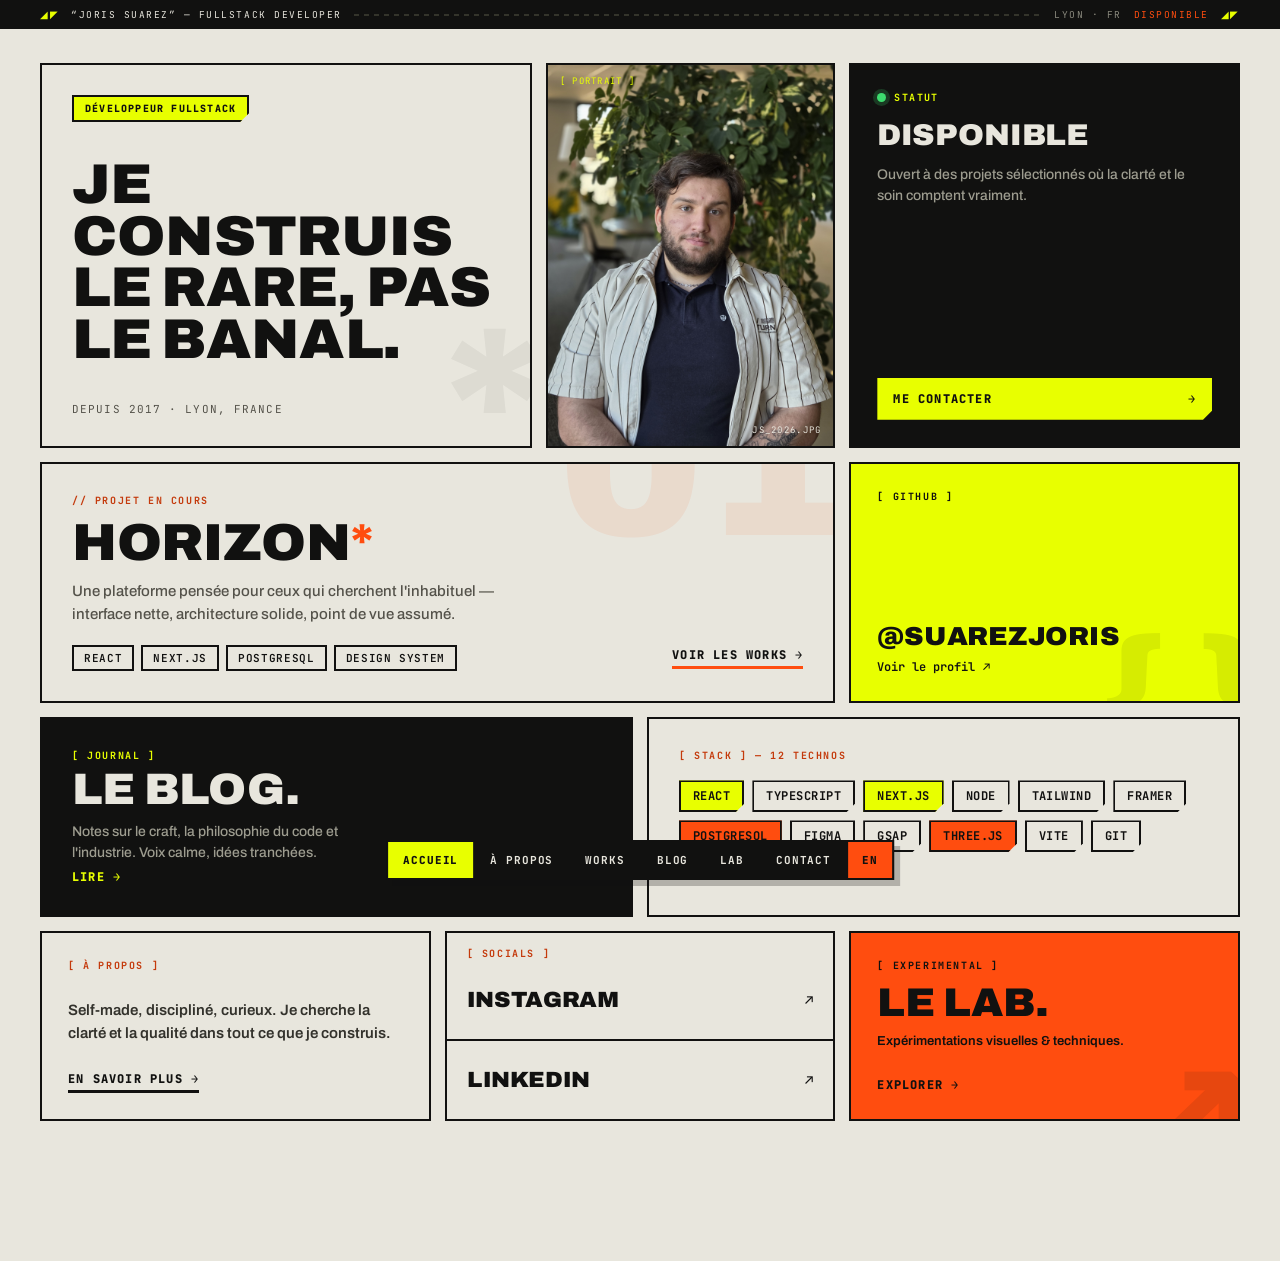
==== commit 53650b62: "Rebranding my portfolio and my personal branding :" ====
--- a/index.html
+++ b/index.html
@@ -3,229 +3,217 @@
 <head>
   <meta charset="UTF-8">
   <meta name="viewport" content="width=device-width, initial-scale=1.0">
-  <title>Joris Suarez — Web Developer & UI Designer</title>
-  <meta name="description" content="Portfolio de Joris Suarez, développeur web et UI designer depuis 2017. Lyon, France.">
+  <title>Joris Suarez — Fullstack Developer</title>
+  <meta name="description" content="Portfolio de Joris Suarez, développeur fullstack depuis 2017. Lyon, France.">
   <link rel="icon" type="image/svg+xml" href="favicon.svg">
-  <link rel="stylesheet" href="styles.css?v=3">
-  <link rel="stylesheet" href="css/home.css?v=3">
+  <link rel="preconnect" href="https://fonts.googleapis.com">
+  <link rel="preconnect" href="https://fonts.gstatic.com" crossorigin>
+  <link href="https://fonts.googleapis.com/css2?family=Archivo:wght@400;500;600;700;800;900&family=JetBrains+Mono:wght@400;500;700;800&display=swap" rel="stylesheet">
+  <style>
+    body { margin: 0; background: #e8e6dd; color: #111110; font-family: 'Archivo', sans-serif; -webkit-font-smoothing: antialiased; }
+    * { box-sizing: border-box; }
+    ::selection { background: #e8ff00; color: #111110; }
+    a { color: inherit; text-decoration: none; }
+    .mono { font-family: 'JetBrains Mono', monospace; }
+    .wide { font-weight: 900; transform: scaleX(1.04); transform-origin: left; display: inline-block; }
+    .cut { clip-path: polygon(0 0, 100% 0, 100% calc(100% - 9px), calc(100% - 9px) 100%, 0 100%); }
+    .bento { display: grid; grid-template-columns: repeat(12, 1fr); gap: 14px; }
+    .cell { border: 2px solid #111110; background: #e8e6dd; position: relative; overflow: hidden; transition: transform .18s ease, box-shadow .18s ease; }
+    .cell:hover { transform: translateY(-3px); box-shadow: 7px 7px 0 #111110; }
+    @media (max-width: 860px) {
+      .bento { grid-template-columns: repeat(6, 1fr); }
+      .col-span { grid-column: span 6 !important; }
+    }
+    @media (max-width: 560px) {
+      .bento { grid-template-columns: 1fr; }
+      .col-span { grid-column: span 1 !important; }
+    }
+  </style>
 </head>
 <body>
 
-<main class="bento" id="main">
-
-  <!-- Hero -->
-  <article class="card card-hero col-5 reveal" style="--delay:0s">
-    <div class="hero-bg-word" aria-hidden="true">SJ</div>
-    <span class="label" data-fr="Développeur Web & UI Designer" data-en="Web Developer & UI Designer">Développeur Web & UI Designer</span>
-    <h1 class="hero-title" data-fr="Je crée des interfaces qui n'existent pas encore." data-en="I build interfaces that don't exist yet.">Je crée des interfaces qui n'existent pas encore.</h1>
-    <p class="hero-since" data-fr="Depuis 2017 · Lyon, France" data-en="Since 2017 · Lyon, France">Depuis 2017 · Lyon, France</p>
-  </article>
-
-  <!-- Photo -->
-  <article class="card card-photo col-3 reveal" style="--delay:0.06s">
-    <img src="assets/joris.jpg" alt="Joris Suarez" class="hero-photo" width="280" height="373" loading="lazy">
-  </article>
-
-  <!-- Status -->
-  <article class="card card-status col-4 reveal" style="--delay:0.08s">
-    <div class="status-main">
-      <div class="status-row">
-        <div class="status-dot"></div>
-        <span class="label" data-fr="Disponible" data-en="Available">Disponible</span>
-      </div>
-      <h2 class="status-headline" data-fr="Ouvert aux projets" data-en="Open for projects">Ouvert aux projets</h2>
-      <p class="status-meta">Freelance · Remote · France</p>
-    </div>
-    <a href="HTML_PAGES/contact.html" class="cta-link">
-      <span data-fr="Me contacter" data-en="Get in touch">Me contacter</span>
-      <svg viewBox="0 0 24 24" fill="none" stroke="currentColor" stroke-width="2"><path d="M7 17L17 7M17 7H7M17 7V17"/></svg>
-    </a>
-  </article>
-
-  <!-- Featured Work -->
-  <article class="card card-work col-8 reveal" style="--delay:0.13s">
-    <span class="label" data-fr="Projet en cours" data-en="Current project">Projet en cours</span>
-    <h2 class="work-title" data-fr="Horizon" data-en="Horizon">Horizon</h2>
-    <p class="work-desc" data-fr="Assistant IA personnel, local et non censuré. Rust, Tauri, Ollama, ComfyUI." data-en="Private, locally-hosted AI assistant. Rust, Tauri, Ollama, ComfyUI.">Assistant IA personnel, local et non censuré. Rust, Tauri, Ollama, ComfyUI.</p>
-    <div class="work-tags">
-      <span class="tag">Rust</span>
-      <span class="tag">Tauri</span>
-      <span class="tag">Ollama</span>
-      <span class="tag">Python</span>
-    </div>
-    <a href="HTML_PAGES/works.html" class="cta-link">
-      <span data-fr="Voir tous les projets" data-en="View all projects">Voir tous les projets</span>
-      <svg viewBox="0 0 24 24" fill="none" stroke="currentColor" stroke-width="2"><path d="M7 17L17 7M17 7H7M17 7V17"/></svg>
-    </a>
-  </article>
-
-  <!-- GitHub -->
-  <article class="card card-github col-4 reveal" style="--delay:0.1s">
-    <span class="label">GitHub</span>
-    <p class="github-desc" data-fr="Mes projets open source et expérimentations." data-en="My open source projects and experiments.">Mes projets open source et expérimentations.</p>
-    <a href="https://github.com/suarezjoris" target="_blank" rel="noopener noreferrer" class="github-link">
-      <div class="gh-avatar">SJ</div>
+<svg width="0" height="0" style="position:absolute" aria-hidden="true"><defs>
+  <filter id="rough"><feTurbulence type="fractalNoise" baseFrequency="0.016 0.022" numOctaves="3" seed="7" result="n"/><feDisplacementMap in="SourceGraphic" in2="n" scale="8"/></filter>
+</defs></svg>
+
+<!-- HUD TOP RAIL -->
+<div class="mono" style="display:flex; justify-content:space-between; align-items:center; gap:12px; padding:8px clamp(16px,4vw,40px); background:#111110; color:#8a897d; font-size:9.5px; letter-spacing:0.16em; text-transform:uppercase;">
+  <span style="color:#e8ff00;">◢◤</span>
+  <span style="color:#e8e6dd;">&ldquo;JORIS SUAREZ&rdquo; — FULLSTACK DEVELOPER</span>
+  <span style="flex:1; height:2px; background:repeating-linear-gradient(90deg,#34342b 0 5px,transparent 5px 10px);"></span>
+  <span>LYON · FR</span>
+  <span id="hud-status" style="color:#ff4d0f;" data-fr="DISPONIBLE" data-en="AVAILABLE">DISPONIBLE</span>
+  <span style="color:#e8ff00;">◢◤</span>
+</div>
+
+<main style="max-width:1280px; margin:0 auto; padding:clamp(18px,3vw,34px) clamp(16px,4vw,40px) 140px;">
+
+  <div class="bento">
+
+    <!-- ROW 1 -->
+
+    <!-- Hero col-5 -->
+    <section class="cell col-span" style="grid-column:span 5; padding:30px; display:flex; flex-direction:column; justify-content:space-between; min-height:300px;">
+      <div aria-hidden="true" class="wide" style="position:absolute; right:-3%; bottom:-12%; font-size:230px; line-height:0.7; color:rgba(17,17,16,0.05); pointer-events:none; transform-origin:right;">*</div>
+      <div style="position:relative;">
+        <span class="mono cut" style="display:inline-block; background:#e8ff00; color:#111110; font-size:10px; font-weight:800; letter-spacing:0.12em; padding:5px 11px; text-transform:uppercase; border:2px solid #111110;" data-fr="DÉVELOPPEUR FULLSTACK" data-en="FULLSTACK DEVELOPER">DÉVELOPPEUR FULLSTACK</span>
+      </div>
+      <h1 class="wide" style="position:relative; margin:18px 0 0; font-size:clamp(34px,4.6vw,56px); line-height:0.92; text-transform:uppercase; letter-spacing:-0.01em;" data-fr="Je construis le rare, pas le banal." data-en="I build the rare, not the ordinary.">Je construis le rare, pas le banal.</h1>
+      <div class="mono" style="position:relative; margin-top:18px; font-size:11px; letter-spacing:0.1em; color:#54524a; text-transform:uppercase;" data-fr="DEPUIS 2017 · LYON, FRANCE" data-en="SINCE 2017 · LYON, FRANCE">DEPUIS 2017 · LYON, FRANCE</div>
+    </section>
+
+    <!-- Photo col-3 -->
+    <section class="cell col-span" style="grid-column:span 3; padding:0; min-height:300px; background:#111110;">
+      <div class="mono" style="position:absolute; top:10px; left:12px; z-index:2; font-size:9px; letter-spacing:0.14em; color:#e8ff00; text-transform:uppercase;">[ PORTRAIT ]</div>
+      <div class="mono" style="position:absolute; bottom:10px; right:12px; z-index:2; font-size:9px; letter-spacing:0.14em; color:#e8e6dd; text-transform:uppercase;">JS_2026.JPG</div>
+      <img src="assets/joris.jpg" alt="Joris Suarez" style="width:100%; height:100%; object-fit:cover; display:block; min-height:300px;">
+    </section>
+
+    <!-- Status col-4 -->
+    <section class="cell col-span" style="grid-column:span 4; padding:26px; min-height:300px; display:flex; flex-direction:column; justify-content:space-between; background:#111110; color:#e8e6dd;">
       <div>
-        <div class="gh-username">Suarez Joris</div>
-        <div class="gh-sub" data-fr="Voir mes repos" data-en="View my repos">Voir mes repos</div>
-      </div>
-      <svg class="gh-icon" viewBox="0 0 24 24" fill="currentColor">
-        <path d="M12 0C5.37 0 0 5.37 0 12c0 5.3 3.438 9.8 8.205 11.385.6.113.82-.258.82-.577 0-.285-.01-1.04-.015-2.04-3.338.724-4.042-1.61-4.042-1.61-.546-1.386-1.332-1.755-1.332-1.755-1.087-.744.083-.729.083-.729 1.205.084 1.838 1.236 1.838 1.236 1.07 1.835 2.807 1.305 3.492.997.108-.776.417-1.305.76-1.605-2.665-.3-5.466-1.332-5.466-5.93 0-1.31.465-2.38 1.235-3.22-.135-.303-.54-1.523.105-3.176 0 0 1.005-.322 3.3 1.23.96-.267 1.98-.399 3-.405 1.02.006 2.04.138 3 .405 2.28-1.552 3.285-1.23 3.285-1.23.645 1.653.24 2.873.12 3.176.765.84 1.23 1.91 1.23 3.22 0 4.61-2.805 5.625-5.475 5.92.42.36.81 1.096.81 2.22 0 1.606-.015 2.896-.015 3.286 0 .315.21.69.825.57C20.565 21.795 24 17.295 24 12c0-6.63-5.37-12-12-12"/>
-      </svg>
-    </a>
-  </article>
-
-  <!-- Blog -->
-  <article class="card card-blog col-6 reveal" style="--delay:0.18s">
-    <span class="label">Blog</span>
-    <h2 class="card-blog-title" data-fr="Écrits & Réflexions" data-en="Writings & Thoughts">Écrits & Réflexions</h2>
-    <p class="card-blog-desc" data-fr="Je documente ce que j'apprends. Design, code, process, opinions." data-en="I document what I learn. Design, code, process, opinions.">Je documente ce que j'apprends. Design, code, process, opinions.</p>
-    <a href="HTML_PAGES/blogs.html" class="cta-link">
-      <span data-fr="Lire le blog" data-en="Read the blog">Lire le blog</span>
-      <svg viewBox="0 0 24 24" fill="none" stroke="currentColor" stroke-width="2"><path d="M7 17L17 7M17 7H7M17 7V17"/></svg>
-    </a>
-  </article>
-
-  <!-- Stack -->
-  <article class="card card-stack col-6 reveal" style="--delay:0.22s">
-    <span class="label">Stack</span>
-    <div class="stack-cloud">
-      <a href="HTML_PAGES/works.html" class="tag tag-link">HTML5</a>
-      <a href="HTML_PAGES/works.html" class="tag tag-link">CSS3</a>
-      <a href="HTML_PAGES/works.html" class="tag tag-link">JavaScript</a>
-      <a href="HTML_PAGES/works.html" class="tag tag-link">TypeScript</a>
-      <a href="HTML_PAGES/works.html" class="tag tag-link">React</a>
-      <a href="HTML_PAGES/works.html" class="tag tag-link">Node.js</a>
-      <a href="HTML_PAGES/works.html" class="tag tag-link">Tailwind CSS</a>
-      <a href="HTML_PAGES/works.html" class="tag tag-link">Figma</a>
-      <a href="HTML_PAGES/works.html" class="tag tag-link">Supabase</a>
-      <a href="HTML_PAGES/works.html" class="tag tag-link">Rust</a>
-      <a href="HTML_PAGES/works.html" class="tag tag-link">Tauri</a>
-      <a href="HTML_PAGES/works.html" class="tag tag-link">Python</a>
-    </div>
-  </article>
-
-  <!-- About snippet -->
-  <article class="card card-about col-4 reveal" style="--delay:0.26s">
-    <span class="label" data-fr="À propos" data-en="About">À propos</span>
-    <p class="about-snip" data-fr="Développeur & designer depuis 2017, basé à Lyon. Je construis des interfaces que les gens aiment utiliser." data-en="Developer & designer since 2017, based in Lyon. I build interfaces people love to use.">Développeur & designer depuis 2017, basé à Lyon. Je construis des interfaces que les gens aiment utiliser.</p>
-    <a href="HTML_PAGES/about.html" class="cta-link">
-      <span data-fr="En savoir plus" data-en="Learn more">En savoir plus</span>
-      <svg viewBox="0 0 24 24" fill="none" stroke="currentColor" stroke-width="2"><path d="M7 17L17 7M17 7H7M17 7V17"/></svg>
-    </a>
-  </article>
-
-  <!-- Social -->
-  <article class="card card-social col-4 reveal" style="--delay:0.3s">
-    <span class="label">Socials</span>
-    <div class="social-row">
-      <a href="https://www.instagram.com/suarezjoris/" target="_blank" rel="noopener noreferrer" class="social-chip">
-        <svg viewBox="0 0 24 24" fill="currentColor">
-          <path d="M12 2.163c3.204 0 3.584.012 4.85.07 3.252.148 4.771 1.691 4.919 4.919.058 1.265.069 1.645.069 4.849 0 3.205-.012 3.584-.069 4.849-.149 3.225-1.664 4.771-4.919 4.919-1.266.058-1.644.07-4.85.07-3.204 0-3.584-.012-4.849-.07-3.26-.149-4.771-1.699-4.919-4.92-.058-1.265-.07-1.644-.07-4.849 0-3.204.013-3.583.07-4.849.149-3.227 1.664-4.771 4.919-4.919 1.266-.057 1.645-.069 4.849-.069zm0-2.163c-3.259 0-3.667.014-4.947.072-4.358.2-6.78 2.618-6.98 6.98-.059 1.281-.073 1.689-.073 4.948 0 3.259.014 3.668.072 4.948.2 4.358 2.618 6.78 6.98 6.98 1.281.058 1.689.072 4.948.072 3.259 0 3.668-.014 4.948-.072 4.354-.2 6.782-2.618 6.979-6.98.059-1.28.073-1.689.073-4.948 0-3.259-.014-3.667-.072-4.947-.196-4.354-2.617-6.78-6.979-6.98-1.281-.059-1.69-.073-4.949-.073zm0 5.838c-3.403 0-6.162 2.759-6.162 6.162s2.759 6.163 6.162 6.163 6.162-2.759 6.162-6.163c0-3.403-2.759-6.162-6.162-6.162zm0 10.162c-2.209 0-4-1.79-4-4 0-2.209 1.791-4 4-4s4 1.791 4 4c0 2.21-1.791 4-4 4zm6.406-11.845c-.796 0-1.441.645-1.441 1.44s.645 1.44 1.441 1.44c.795 0 1.439-.645 1.439-1.44s-.644-1.44-1.439-1.44z"/>
-        </svg>
-        suarezjoris
+        <div class="mono" style="display:flex; align-items:center; gap:8px; font-size:10px; letter-spacing:0.14em; color:#e8ff00; text-transform:uppercase; font-weight:700;">
+          <span style="width:9px; height:9px; border-radius:50%; background:#3ddc6e; box-shadow:0 0 0 4px rgba(61,220,110,0.2); flex-shrink:0;"></span>
+          <span data-fr="STATUT" data-en="STATUS">STATUT</span>
+        </div>
+        <p class="wide" style="margin:16px 0 0; font-size:clamp(22px,2.4vw,30px); line-height:1; text-transform:uppercase;" data-fr="Disponible" data-en="Available">Disponible</p>
+        <p style="margin:14px 0 0; font-size:14px; line-height:1.5; color:#9d9c8f; font-weight:500;" data-fr="Ouvert à des projets sélectionnés où la clarté et le soin comptent vraiment." data-en="Open to selected projects where clarity and craft genuinely matter.">Ouvert à des projets sélectionnés où la clarté et le soin comptent vraiment.</p>
+      </div>
+      <a href="HTML_PAGES/contact.html" class="mono cut" style="display:inline-flex; align-items:center; justify-content:space-between; gap:10px; background:#e8ff00; color:#111110; font-size:12px; font-weight:800; letter-spacing:0.1em; padding:13px 16px; text-transform:uppercase; margin-top:18px;">
+        <span data-fr="Me contacter" data-en="Contact me">Me contacter</span> <span>→</span>
       </a>
-      <a href="https://www.linkedin.com/in/joris-suarez-59164a35b/" target="_blank" rel="noopener noreferrer" class="social-chip">
-        <svg viewBox="0 0 24 24" fill="currentColor">
-          <path d="M20.447 20.452h-3.554v-5.569c0-1.328-.027-3.037-1.852-3.037-1.853 0-2.136 1.445-2.136 2.939v5.667H9.351V9h3.414v1.561h.046c.477-.9 1.637-1.85 3.37-1.85 3.601 0 4.267 2.37 4.267 5.455v6.286zM5.337 7.433c-1.144 0-2.063-.926-2.063-2.065 0-1.138.92-2.063 2.063-2.063 1.14 0 2.064.925 2.064 2.063 0 1.139-.925 2.065-2.064 2.065zm1.782 13.019H3.555V9h3.564v11.452zM22.225 0H1.771C.792 0 0 .774 0 1.729v20.542C0 23.227.792 24 1.771 24h20.451C23.2 24 24 23.227 24 22.271V1.729C24 .774 23.2 0 22.222 0h.003z"/>
-        </svg>
-        Joris Suarez
+    </section>
+
+    <!-- ROW 2 -->
+
+    <!-- Current project col-8 -->
+    <section class="cell col-span" style="grid-column:span 8; padding:30px; min-height:230px; display:flex; flex-direction:column; justify-content:space-between;">
+      <div aria-hidden="true" class="wide" style="position:absolute; right:-2%; top:-30%; font-size:210px; line-height:0.7; color:rgba(255,77,15,0.08); pointer-events:none; transform-origin:right;">01</div>
+      <div style="position:relative;">
+        <div class="mono" style="font-size:10px; letter-spacing:0.16em; color:#c43a0c; text-transform:uppercase; font-weight:700;" data-fr="// PROJET EN COURS" data-en="// CURRENTLY BUILDING">// PROJET EN COURS</div>
+        <h2 class="wide" style="margin:12px 0 0; font-size:clamp(30px,4.4vw,52px); line-height:0.92; text-transform:uppercase;">Horizon<span style="color:#ff4d0f;">*</span></h2>
+        <p style="margin:14px 0 0; max-width:48ch; font-size:15px; line-height:1.5; color:#54524a; font-weight:500;" data-fr="Une plateforme pensée pour ceux qui cherchent l'inhabituel — interface nette, architecture solide, point de vue assumé." data-en="A platform built for those who seek the uncommon — clean interface, solid architecture, a real point of view.">Une plateforme pensée pour ceux qui cherchent l'inhabituel — interface nette, architecture solide, point de vue assumé.</p>
+      </div>
+      <div style="position:relative; display:flex; align-items:center; justify-content:space-between; gap:16px; flex-wrap:wrap; margin-top:20px;">
+        <div style="display:flex; gap:7px; flex-wrap:wrap;">
+          <span class="mono" style="border:2px solid #111110; font-size:11px; font-weight:600; letter-spacing:0.06em; padding:4px 10px; text-transform:uppercase;">React</span>
+          <span class="mono" style="border:2px solid #111110; font-size:11px; font-weight:600; letter-spacing:0.06em; padding:4px 10px; text-transform:uppercase;">Next.js</span>
+          <span class="mono" style="border:2px solid #111110; font-size:11px; font-weight:600; letter-spacing:0.06em; padding:4px 10px; text-transform:uppercase;">PostgreSQL</span>
+          <span class="mono" style="border:2px solid #111110; font-size:11px; font-weight:600; letter-spacing:0.06em; padding:4px 10px; text-transform:uppercase;">Design System</span>
+        </div>
+        <a href="HTML_PAGES/works.html" class="mono" style="display:inline-flex; align-items:center; gap:8px; font-size:12px; font-weight:800; letter-spacing:0.1em; text-transform:uppercase; border-bottom:3px solid #ff4d0f; padding-bottom:3px;" data-fr="Voir les works →" data-en="See works →">Voir les works →</a>
+      </div>
+    </section>
+
+    <!-- GitHub col-4 -->
+    <a href="https://github.com/suarezjoris" target="_blank" rel="noopener" class="cell col-span" style="grid-column:span 4; padding:26px; min-height:230px; display:flex; flex-direction:column; justify-content:space-between; background:#e8ff00;">
+      <div aria-hidden="true" class="wide" style="position:absolute; right:-6%; bottom:-22%; font-size:160px; line-height:0.7; color:rgba(17,17,16,0.08); pointer-events:none; transform-origin:right;">{ }</div>
+      <div class="mono" style="position:relative; font-size:10px; letter-spacing:0.16em; text-transform:uppercase; font-weight:700;">[ GITHUB ]</div>
+      <div style="position:relative;">
+        <div class="wide" style="font-size:26px; text-transform:uppercase; line-height:1;">@suarezjoris</div>
+        <div class="mono" style="margin-top:10px; font-size:12px; font-weight:600; display:inline-flex; align-items:center; gap:8px;">
+          <span data-fr="Voir le profil" data-en="View profile">Voir le profil</span> <span>↗</span>
+        </div>
+      </div>
+    </a>
+
+    <!-- ROW 3 -->
+
+    <!-- Blog col-6 -->
+    <a href="HTML_PAGES/blogs.html" class="cell col-span" style="grid-column:span 6; padding:30px; min-height:200px; display:flex; flex-direction:column; justify-content:space-between; background:#111110; color:#e8e6dd;">
+      <div class="mono" style="font-size:10px; letter-spacing:0.16em; color:#e8ff00; text-transform:uppercase; font-weight:700;">[ JOURNAL ]</div>
+      <div>
+        <h2 class="wide" style="margin:0; font-size:clamp(28px,3.6vw,44px); line-height:0.92; text-transform:uppercase;" data-fr="Le Blog." data-en="The Blog.">Le Blog.</h2>
+        <p style="margin:12px 0 0; max-width:40ch; font-size:14px; line-height:1.5; color:#9d9c8f; font-weight:500;" data-fr="Notes sur le craft, la philosophie du code et l'industrie. Voix calme, idées tranchées." data-en="Notes on craft, the philosophy of code, and the industry. Calm voice, sharp ideas.">Notes sur le craft, la philosophie du code et l'industrie. Voix calme, idées tranchées.</p>
+      </div>
+      <div class="mono" style="font-size:12px; font-weight:800; letter-spacing:0.1em; text-transform:uppercase; color:#e8ff00;" data-fr="Lire →" data-en="Read →">Lire →</div>
+    </a>
+
+    <!-- Stack col-6 -->
+    <section class="cell col-span" style="grid-column:span 6; padding:30px; min-height:200px;">
+      <div class="mono" style="font-size:10px; letter-spacing:0.16em; color:#c43a0c; text-transform:uppercase; font-weight:700; margin-bottom:18px;">
+        [ STACK ] — <span data-fr="12 TECHNOS" data-en="12 TECHS">12 TECHNOS</span>
+      </div>
+      <div style="display:flex; flex-wrap:wrap; gap:8px;">
+        <span class="mono cut" style="background:#e8ff00; color:#111110; border:2px solid #111110; font-size:12px; font-weight:700; letter-spacing:0.04em; padding:6px 12px; text-transform:uppercase;">React</span>
+        <span class="mono cut" style="background:transparent; color:#111110; border:2px solid #111110; font-size:12px; font-weight:700; letter-spacing:0.04em; padding:6px 12px; text-transform:uppercase;">TypeScript</span>
+        <span class="mono cut" style="background:#e8ff00; color:#111110; border:2px solid #111110; font-size:12px; font-weight:700; letter-spacing:0.04em; padding:6px 12px; text-transform:uppercase;">Next.js</span>
+        <span class="mono cut" style="background:transparent; color:#111110; border:2px solid #111110; font-size:12px; font-weight:700; letter-spacing:0.04em; padding:6px 12px; text-transform:uppercase;">Node</span>
+        <span class="mono cut" style="background:transparent; color:#111110; border:2px solid #111110; font-size:12px; font-weight:700; letter-spacing:0.04em; padding:6px 12px; text-transform:uppercase;">Tailwind</span>
+        <span class="mono cut" style="background:transparent; color:#111110; border:2px solid #111110; font-size:12px; font-weight:700; letter-spacing:0.04em; padding:6px 12px; text-transform:uppercase;">Framer</span>
+        <span class="mono cut" style="background:#ff4d0f; color:#111110; border:2px solid #111110; font-size:12px; font-weight:700; letter-spacing:0.04em; padding:6px 12px; text-transform:uppercase;">PostgreSQL</span>
+        <span class="mono cut" style="background:transparent; color:#111110; border:2px solid #111110; font-size:12px; font-weight:700; letter-spacing:0.04em; padding:6px 12px; text-transform:uppercase;">Figma</span>
+        <span class="mono cut" style="background:transparent; color:#111110; border:2px solid #111110; font-size:12px; font-weight:700; letter-spacing:0.04em; padding:6px 12px; text-transform:uppercase;">GSAP</span>
+        <span class="mono cut" style="background:#ff4d0f; color:#111110; border:2px solid #111110; font-size:12px; font-weight:700; letter-spacing:0.04em; padding:6px 12px; text-transform:uppercase;">Three.js</span>
+        <span class="mono cut" style="background:transparent; color:#111110; border:2px solid #111110; font-size:12px; font-weight:700; letter-spacing:0.04em; padding:6px 12px; text-transform:uppercase;">Vite</span>
+        <span class="mono cut" style="background:transparent; color:#111110; border:2px solid #111110; font-size:12px; font-weight:700; letter-spacing:0.04em; padding:6px 12px; text-transform:uppercase;">Git</span>
+      </div>
+    </section>
+
+    <!-- ROW 4 -->
+
+    <!-- About col-4 -->
+    <a href="HTML_PAGES/about.html" class="cell col-span" style="grid-column:span 4; padding:26px; min-height:190px; display:flex; flex-direction:column; justify-content:space-between;">
+      <div class="mono" style="font-size:10px; letter-spacing:0.16em; color:#c43a0c; text-transform:uppercase; font-weight:700;" data-fr="[ À PROPOS ]" data-en="[ ABOUT ]">[ À PROPOS ]</div>
+      <p style="margin:14px 0; font-size:15px; line-height:1.5; color:#33322c; font-weight:600;" data-fr="Self-made, discipliné, curieux. Je cherche la clarté et la qualité dans tout ce que je construis." data-en="Self-made, disciplined, curious. I chase clarity and quality in everything I build.">Self-made, discipliné, curieux. Je cherche la clarté et la qualité dans tout ce que je construis.</p>
+      <div class="mono" style="font-size:12px; font-weight:800; letter-spacing:0.1em; text-transform:uppercase; border-bottom:3px solid #111110; padding-bottom:3px; align-self:flex-start;" data-fr="En savoir plus →" data-en="Learn more →">En savoir plus →</div>
+    </a>
+
+    <!-- Socials col-4 -->
+    <section class="cell col-span" style="grid-column:span 4; padding:0; min-height:190px; display:flex; flex-direction:column;">
+      <div class="mono" style="padding:14px 20px 0; font-size:10px; letter-spacing:0.16em; color:#c43a0c; text-transform:uppercase; font-weight:700;">[ SOCIALS ]</div>
+      <a href="https://www.instagram.com/suarezjoris/" target="_blank" rel="noopener" style="flex:1; display:flex; align-items:center; justify-content:space-between; padding:14px 20px; border-bottom:2px solid #111110; transition:background .15s;" onmouseover="this.style.background='#e8ff00'" onmouseout="this.style.background='transparent'">
+        <span class="wide" style="font-size:22px; text-transform:uppercase;">Instagram</span><span class="mono" style="font-size:14px;">↗</span>
       </a>
-    </div>
-  </article>
-
-  <!-- Lab -->
-  <article class="card card-lab col-4 reveal" style="--delay:0.34s">
-    <span class="label">Lab</span>
-    <h2 class="lab-title" data-fr="Expérimentations" data-en="Experiments">Expérimentations</h2>
-    <p class="lab-desc" data-fr="UI curiosities, CSS tricks et démos interactives." data-en="UI curiosities, CSS tricks and interactive demos.">UI curiosities, CSS tricks et démos interactives.</p>
-    <a href="HTML_PAGES/services.html" class="cta-link">
-      <span data-fr="Explorer" data-en="Explore">Explorer</span>
-      <svg viewBox="0 0 24 24" fill="none" stroke="currentColor" stroke-width="2"><path d="M7 17L17 7M17 7H7M17 7V17"/></svg>
-    </a>
-  </article>
-
+      <a href="https://www.linkedin.com/in/joris-suarez-59164a35b/" target="_blank" rel="noopener" style="flex:1; display:flex; align-items:center; justify-content:space-between; padding:14px 20px; transition:background .15s;" onmouseover="this.style.background='#e8ff00'" onmouseout="this.style.background='transparent'">
+        <span class="wide" style="font-size:22px; text-transform:uppercase;">LinkedIn</span><span class="mono" style="font-size:14px;">↗</span>
+      </a>
+    </section>
+
+    <!-- Lab col-4 -->
+    <a href="HTML_PAGES/lab.html" class="cell col-span" style="grid-column:span 4; padding:26px; min-height:190px; display:flex; flex-direction:column; justify-content:space-between; background:#ff4d0f; color:#111110;">
+      <div aria-hidden="true" class="wide" style="position:absolute; right:-4%; bottom:-26%; font-size:150px; line-height:0.7; color:rgba(17,17,16,0.1); pointer-events:none; transform-origin:right;">↗</div>
+      <div class="mono" style="position:relative; font-size:10px; letter-spacing:0.16em; text-transform:uppercase; font-weight:700;">[ EXPERIMENTAL ]</div>
+      <div style="position:relative;">
+        <h2 class="wide" style="margin:0; font-size:clamp(28px,3.4vw,40px); line-height:0.92; text-transform:uppercase;" data-fr="Le Lab." data-en="The Lab.">Le Lab.</h2>
+        <p style="margin:10px 0 0; font-size:13px; line-height:1.5; font-weight:600;" data-fr="Expérimentations visuelles & techniques." data-en="Visual & technical experiments.">Expérimentations visuelles & techniques.</p>
+      </div>
+      <div class="mono" style="position:relative; font-size:12px; font-weight:800; letter-spacing:0.1em; text-transform:uppercase; margin-top:14px;" data-fr="Explorer →" data-en="Explore →">Explorer →</div>
+    </a>
+
+  </div>
 </main>
 
-<!-- DOCK -->
-<nav class="dock" aria-label="Navigation principale">
-  <a href="index.html" class="dock-item active" aria-label="Accueil">
-    <svg viewBox="0 0 24 24" fill="none" stroke="currentColor" stroke-width="1.75">
-      <path d="M3 10.5L12 3l9 7.5V20a1 1 0 01-1 1H4a1 1 0 01-1-1v-9.5z"/><path d="M9 21V12h6v9"/>
-    </svg>
-    <span class="dock-tooltip" data-fr="Accueil" data-en="Home">Accueil</span>
-  </a>
-  <a href="HTML_PAGES/works.html" class="dock-item" aria-label="Travaux">
-    <svg viewBox="0 0 24 24" fill="none" stroke="currentColor" stroke-width="1.75">
-      <rect x="3" y="3" width="7" height="7" rx="1.5"/><rect x="14" y="3" width="7" height="7" rx="1.5"/>
-      <rect x="3" y="14" width="7" height="7" rx="1.5"/><rect x="14" y="14" width="7" height="7" rx="1.5"/>
-    </svg>
-    <span class="dock-tooltip" data-fr="Travaux" data-en="Works">Travaux</span>
-  </a>
-  <a href="HTML_PAGES/blogs.html" class="dock-item" aria-label="Blog">
-    <svg viewBox="0 0 24 24" fill="none" stroke="currentColor" stroke-width="1.75">
-      <path d="M4 6h16M4 10h16M4 14h10M4 18h7"/>
-    </svg>
-    <span class="dock-tooltip">Blog</span>
-  </a>
-  <a href="HTML_PAGES/about.html" class="dock-item" aria-label="À propos">
-    <svg viewBox="0 0 24 24" fill="none" stroke="currentColor" stroke-width="1.75">
-      <circle cx="12" cy="8" r="4"/><path d="M4 20c0-4 3.582-7 8-7s8 3 8 7"/>
-    </svg>
-    <span class="dock-tooltip" data-fr="À propos" data-en="About">À propos</span>
-  </a>
-  <a href="HTML_PAGES/services.html" class="dock-item" aria-label="Lab">
-    <svg viewBox="0 0 24 24" fill="none" stroke="currentColor" stroke-width="1.75">
-      <path d="M9 3h6v8l3.5 9H5.5L9 11V3z"/><path d="M6.5 18.5h11"/>
-    </svg>
-    <span class="dock-tooltip">Lab</span>
-  </a>
-  <a href="HTML_PAGES/contact.html" class="dock-item" aria-label="Contact">
-    <svg viewBox="0 0 24 24" fill="none" stroke="currentColor" stroke-width="1.75">
-      <rect x="2" y="4" width="20" height="16" rx="2"/><path d="M2 7l10 7 10-7"/>
-    </svg>
-    <span class="dock-tooltip">Contact</span>
-  </a>
-  <div class="dock-sep" aria-hidden="true"></div>
-  <button class="dock-item" id="lang-btn" aria-label="Changer de langue">
-    <span class="dock-lang" id="lang-display">FR</span>
-    <span class="dock-tooltip" id="lang-tip">Switch to English</span>
-  </button>
+<!-- FLOATING DOCK -->
+<nav style="position:fixed; left:50%; bottom:20px; transform:translateX(-50%); z-index:70; display:flex; align-items:stretch; gap:2px; background:#111110; border:2px solid #111110; box-shadow:6px 6px 0 rgba(17,17,16,0.25);">
+  <a href="index.html" class="mono" style="display:flex; align-items:center; padding:11px 15px; font-size:11px; font-weight:800; letter-spacing:0.08em; text-transform:uppercase; background:#e8ff00; color:#111110;" data-fr="Accueil" data-en="Home">Accueil</a>
+  <a href="HTML_PAGES/about.html" class="mono" id="nav-about" style="display:flex; align-items:center; padding:11px 15px; font-size:11px; font-weight:700; letter-spacing:0.08em; text-transform:uppercase; color:#e8e6dd;" onmouseover="this.style.color='#e8ff00'" onmouseout="this.style.color='#e8e6dd'" data-fr="À propos" data-en="About">À propos</a>
+  <a href="HTML_PAGES/works.html" class="mono" style="display:flex; align-items:center; padding:11px 15px; font-size:11px; font-weight:700; letter-spacing:0.08em; text-transform:uppercase; color:#e8e6dd;" onmouseover="this.style.color='#e8ff00'" onmouseout="this.style.color='#e8e6dd'">Works</a>
+  <a href="HTML_PAGES/blogs.html" class="mono" style="display:flex; align-items:center; padding:11px 15px; font-size:11px; font-weight:700; letter-spacing:0.08em; text-transform:uppercase; color:#e8e6dd;" onmouseover="this.style.color='#e8ff00'" onmouseout="this.style.color='#e8e6dd'">Blog</a>
+  <a href="HTML_PAGES/lab.html" class="mono" style="display:flex; align-items:center; padding:11px 15px; font-size:11px; font-weight:700; letter-spacing:0.08em; text-transform:uppercase; color:#e8e6dd;" onmouseover="this.style.color='#e8ff00'" onmouseout="this.style.color='#e8e6dd'">Lab</a>
+  <a href="HTML_PAGES/contact.html" class="mono" style="display:flex; align-items:center; padding:11px 15px; font-size:11px; font-weight:700; letter-spacing:0.08em; text-transform:uppercase; color:#e8e6dd;" onmouseover="this.style.color='#e8ff00'" onmouseout="this.style.color='#e8e6dd'" data-fr="Contact" data-en="Contact">Contact</a>
+  <button id="lang-btn" class="mono" style="display:flex; align-items:center; padding:11px 14px; font-size:11px; font-weight:800; letter-spacing:0.08em; text-transform:uppercase; background:#ff4d0f; color:#111110; border:none; cursor:pointer;">FR</button>
 </nav>
 
 <script>
-  function toggleLang() {
-    const cur = localStorage.getItem('siteLang') || 'fr';
-    const next = cur === 'fr' ? 'en' : 'fr';
-    applyLang(next);
-    localStorage.setItem('siteLang', next);
-  }
-
   function applyLang(lang) {
     document.querySelectorAll('[data-fr][data-en]').forEach(el => {
       el.textContent = el.getAttribute('data-' + lang);
     });
     document.documentElement.lang = lang;
-    const d = document.getElementById('lang-display');
-    const t = document.getElementById('lang-tip');
-    if (d) d.textContent = lang.toUpperCase();
-    if (t) t.textContent = lang === 'fr' ? 'Switch to English' : 'Passer en français';
+    const btn = document.getElementById('lang-btn');
+    if (btn) btn.textContent = lang === 'fr' ? 'EN' : 'FR';
   }
-
-  const revealObserver = new IntersectionObserver((entries) => {
-    entries.forEach(entry => {
-      if (entry.isIntersecting) {
-        entry.target.classList.add('visible');
-        revealObserver.unobserve(entry.target);
-      }
-    });
-  }, { threshold: 0.08 });
 
   document.addEventListener('DOMContentLoaded', () => {
     const lang = localStorage.getItem('siteLang') || 'fr';
     applyLang(lang);
-    document.querySelectorAll('.reveal').forEach(el => revealObserver.observe(el));
-    document.getElementById('lang-btn').addEventListener('click', toggleLang);
+    document.getElementById('lang-btn').addEventListener('click', () => {
+      const cur = localStorage.getItem('siteLang') || 'fr';
+      const next = cur === 'fr' ? 'en' : 'fr';
+      localStorage.setItem('siteLang', next);
+      applyLang(next);
+    });
   });
 </script>
 </body>
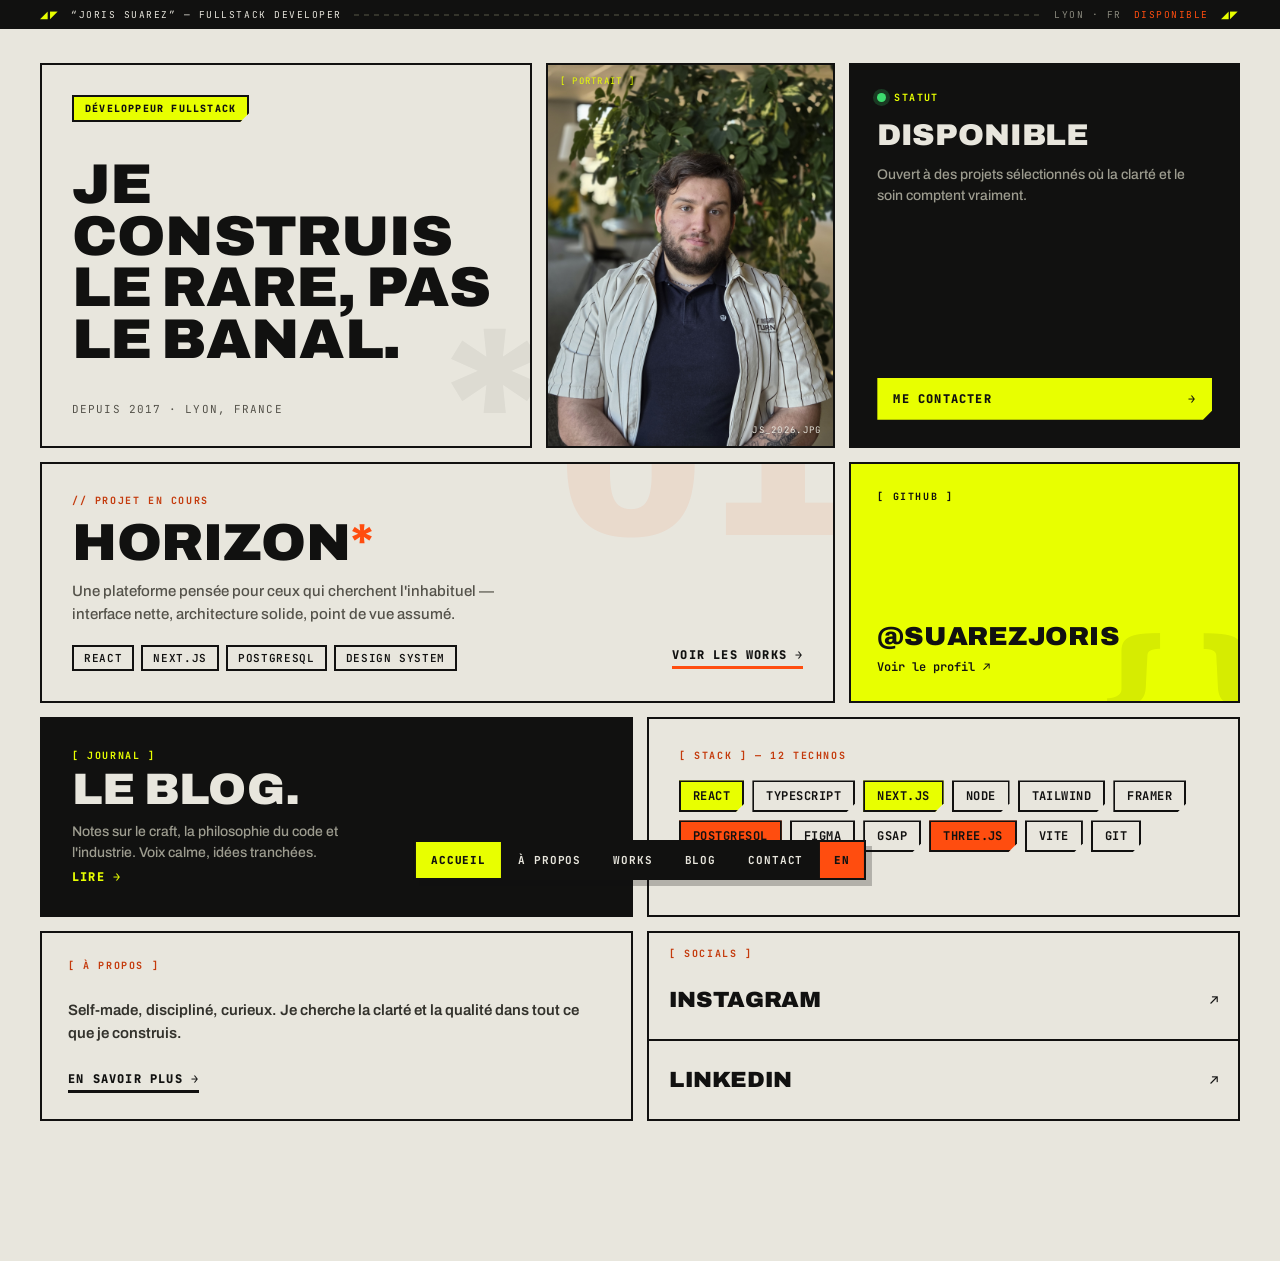
==== commit eca7951e: "Refonte de la vue Works en format liste et suppression de la section Lab" ====
--- a/index.html
+++ b/index.html
@@ -153,14 +153,14 @@
     <!-- ROW 4 -->
 
     <!-- About col-4 -->
-    <a href="HTML_PAGES/about.html" class="cell col-span" style="grid-column:span 4; padding:26px; min-height:190px; display:flex; flex-direction:column; justify-content:space-between;">
+    <a href="HTML_PAGES/about.html" class="cell col-span" style="grid-column:span 6; padding:26px; min-height:190px; display:flex; flex-direction:column; justify-content:space-between;">
       <div class="mono" style="font-size:10px; letter-spacing:0.16em; color:#c43a0c; text-transform:uppercase; font-weight:700;" data-fr="[ À PROPOS ]" data-en="[ ABOUT ]">[ À PROPOS ]</div>
       <p style="margin:14px 0; font-size:15px; line-height:1.5; color:#33322c; font-weight:600;" data-fr="Self-made, discipliné, curieux. Je cherche la clarté et la qualité dans tout ce que je construis." data-en="Self-made, disciplined, curious. I chase clarity and quality in everything I build.">Self-made, discipliné, curieux. Je cherche la clarté et la qualité dans tout ce que je construis.</p>
       <div class="mono" style="font-size:12px; font-weight:800; letter-spacing:0.1em; text-transform:uppercase; border-bottom:3px solid #111110; padding-bottom:3px; align-self:flex-start;" data-fr="En savoir plus →" data-en="Learn more →">En savoir plus →</div>
     </a>
 
     <!-- Socials col-4 -->
-    <section class="cell col-span" style="grid-column:span 4; padding:0; min-height:190px; display:flex; flex-direction:column;">
+    <section class="cell col-span" style="grid-column:span 6; padding:0; min-height:190px; display:flex; flex-direction:column;">
       <div class="mono" style="padding:14px 20px 0; font-size:10px; letter-spacing:0.16em; color:#c43a0c; text-transform:uppercase; font-weight:700;">[ SOCIALS ]</div>
       <a href="https://www.instagram.com/suarezjoris/" target="_blank" rel="noopener" style="flex:1; display:flex; align-items:center; justify-content:space-between; padding:14px 20px; border-bottom:2px solid #111110; transition:background .15s;" onmouseover="this.style.background='#e8ff00'" onmouseout="this.style.background='transparent'">
         <span class="wide" style="font-size:22px; text-transform:uppercase;">Instagram</span><span class="mono" style="font-size:14px;">↗</span>
@@ -170,16 +170,7 @@
       </a>
     </section>
 
-    <!-- Lab col-4 -->
-    <a href="HTML_PAGES/lab.html" class="cell col-span" style="grid-column:span 4; padding:26px; min-height:190px; display:flex; flex-direction:column; justify-content:space-between; background:#ff4d0f; color:#111110;">
-      <div aria-hidden="true" class="wide" style="position:absolute; right:-4%; bottom:-26%; font-size:150px; line-height:0.7; color:rgba(17,17,16,0.1); pointer-events:none; transform-origin:right;">↗</div>
-      <div class="mono" style="position:relative; font-size:10px; letter-spacing:0.16em; text-transform:uppercase; font-weight:700;">[ EXPERIMENTAL ]</div>
-      <div style="position:relative;">
-        <h2 class="wide" style="margin:0; font-size:clamp(28px,3.4vw,40px); line-height:0.92; text-transform:uppercase;" data-fr="Le Lab." data-en="The Lab.">Le Lab.</h2>
-        <p style="margin:10px 0 0; font-size:13px; line-height:1.5; font-weight:600;" data-fr="Expérimentations visuelles & techniques." data-en="Visual & technical experiments.">Expérimentations visuelles & techniques.</p>
-      </div>
-      <div class="mono" style="position:relative; font-size:12px; font-weight:800; letter-spacing:0.1em; text-transform:uppercase; margin-top:14px;" data-fr="Explorer →" data-en="Explore →">Explorer →</div>
-    </a>
+
 
   </div>
 </main>
@@ -190,7 +181,6 @@
   <a href="HTML_PAGES/about.html" class="mono" id="nav-about" style="display:flex; align-items:center; padding:11px 15px; font-size:11px; font-weight:700; letter-spacing:0.08em; text-transform:uppercase; color:#e8e6dd;" onmouseover="this.style.color='#e8ff00'" onmouseout="this.style.color='#e8e6dd'" data-fr="À propos" data-en="About">À propos</a>
   <a href="HTML_PAGES/works.html" class="mono" style="display:flex; align-items:center; padding:11px 15px; font-size:11px; font-weight:700; letter-spacing:0.08em; text-transform:uppercase; color:#e8e6dd;" onmouseover="this.style.color='#e8ff00'" onmouseout="this.style.color='#e8e6dd'">Works</a>
   <a href="HTML_PAGES/blogs.html" class="mono" style="display:flex; align-items:center; padding:11px 15px; font-size:11px; font-weight:700; letter-spacing:0.08em; text-transform:uppercase; color:#e8e6dd;" onmouseover="this.style.color='#e8ff00'" onmouseout="this.style.color='#e8e6dd'">Blog</a>
-  <a href="HTML_PAGES/lab.html" class="mono" style="display:flex; align-items:center; padding:11px 15px; font-size:11px; font-weight:700; letter-spacing:0.08em; text-transform:uppercase; color:#e8e6dd;" onmouseover="this.style.color='#e8ff00'" onmouseout="this.style.color='#e8e6dd'">Lab</a>
   <a href="HTML_PAGES/contact.html" class="mono" style="display:flex; align-items:center; padding:11px 15px; font-size:11px; font-weight:700; letter-spacing:0.08em; text-transform:uppercase; color:#e8e6dd;" onmouseover="this.style.color='#e8ff00'" onmouseout="this.style.color='#e8e6dd'" data-fr="Contact" data-en="Contact">Contact</a>
   <button id="lang-btn" class="mono" style="display:flex; align-items:center; padding:11px 14px; font-size:11px; font-weight:800; letter-spacing:0.08em; text-transform:uppercase; background:#ff4d0f; color:#111110; border:none; cursor:pointer;">FR</button>
 </nav>
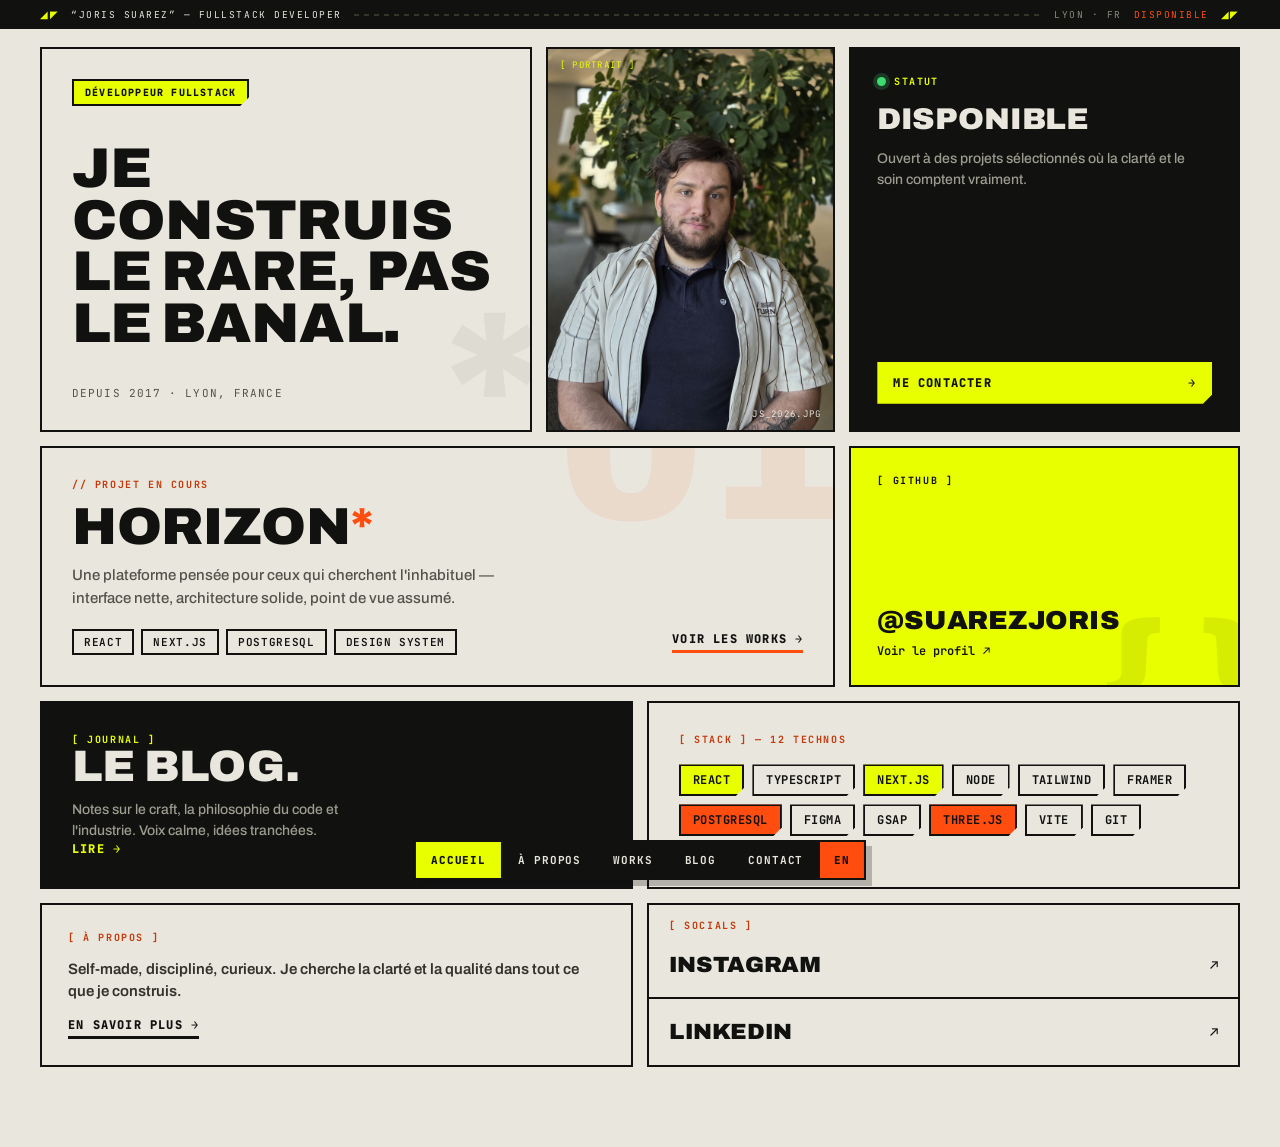
==== commit b2bd85b7: "Fixing small visual bugs" ====
--- a/index.html
+++ b/index.html
@@ -10,7 +10,9 @@
   <link rel="preconnect" href="https://fonts.gstatic.com" crossorigin>
   <link href="https://fonts.googleapis.com/css2?family=Archivo:wght@400;500;600;700;800;900&family=JetBrains+Mono:wght@400;500;700;800&display=swap" rel="stylesheet">
   <style>
-    body { margin: 0; background: #e8e6dd; color: #111110; font-family: 'Archivo', sans-serif; -webkit-font-smoothing: antialiased; }
+    html { scrollbar-width: none; -ms-overflow-style: none; }
+    html::-webkit-scrollbar { display: none; }
+    body { margin: 0; background: #e8e6dd; color: #111110; font-family: 'Archivo', sans-serif; -webkit-font-smoothing: antialiased; overflow: hidden; }
     * { box-sizing: border-box; }
     ::selection { background: #e8ff00; color: #111110; }
     a { color: inherit; text-decoration: none; }
@@ -46,14 +48,14 @@
   <span style="color:#e8ff00;">◢◤</span>
 </div>
 
-<main style="max-width:1280px; margin:0 auto; padding:clamp(18px,3vw,34px) clamp(16px,4vw,40px) 140px;">
+<main style="max-width:1280px; margin:0 auto; padding:clamp(10px,1.5vw,18px) clamp(16px,4vw,40px) 80px;">
 
   <div class="bento">
 
     <!-- ROW 1 -->
 
     <!-- Hero col-5 -->
-    <section class="cell col-span" style="grid-column:span 5; padding:30px; display:flex; flex-direction:column; justify-content:space-between; min-height:300px;">
+    <section class="cell col-span" style="grid-column:span 5; padding:30px; display:flex; flex-direction:column; justify-content:space-between; min-height:210px;">
       <div aria-hidden="true" class="wide" style="position:absolute; right:-3%; bottom:-12%; font-size:230px; line-height:0.7; color:rgba(17,17,16,0.05); pointer-events:none; transform-origin:right;">*</div>
       <div style="position:relative;">
         <span class="mono cut" style="display:inline-block; background:#e8ff00; color:#111110; font-size:10px; font-weight:800; letter-spacing:0.12em; padding:5px 11px; text-transform:uppercase; border:2px solid #111110;" data-fr="DÉVELOPPEUR FULLSTACK" data-en="FULLSTACK DEVELOPER">DÉVELOPPEUR FULLSTACK</span>
@@ -63,14 +65,14 @@
     </section>
 
     <!-- Photo col-3 -->
-    <section class="cell col-span" style="grid-column:span 3; padding:0; min-height:300px; background:#111110;">
+    <section class="cell col-span" style="grid-column:span 3; padding:0; min-height:210px; background:#111110;">
       <div class="mono" style="position:absolute; top:10px; left:12px; z-index:2; font-size:9px; letter-spacing:0.14em; color:#e8ff00; text-transform:uppercase;">[ PORTRAIT ]</div>
       <div class="mono" style="position:absolute; bottom:10px; right:12px; z-index:2; font-size:9px; letter-spacing:0.14em; color:#e8e6dd; text-transform:uppercase;">JS_2026.JPG</div>
-      <img src="assets/joris.jpg" alt="Joris Suarez" style="width:100%; height:100%; object-fit:cover; display:block; min-height:300px;">
+      <img src="assets/joris.jpg" alt="Joris Suarez" style="width:100%; height:100%; object-fit:cover; display:block; min-height:210px;">
     </section>
 
     <!-- Status col-4 -->
-    <section class="cell col-span" style="grid-column:span 4; padding:26px; min-height:300px; display:flex; flex-direction:column; justify-content:space-between; background:#111110; color:#e8e6dd;">
+    <section class="cell col-span" style="grid-column:span 4; padding:26px; min-height:210px; display:flex; flex-direction:column; justify-content:space-between; background:#111110; color:#e8e6dd;">
       <div>
         <div class="mono" style="display:flex; align-items:center; gap:8px; font-size:10px; letter-spacing:0.14em; color:#e8ff00; text-transform:uppercase; font-weight:700;">
           <span style="width:9px; height:9px; border-radius:50%; background:#3ddc6e; box-shadow:0 0 0 4px rgba(61,220,110,0.2); flex-shrink:0;"></span>
@@ -87,7 +89,7 @@
     <!-- ROW 2 -->
 
     <!-- Current project col-8 -->
-    <section class="cell col-span" style="grid-column:span 8; padding:30px; min-height:230px; display:flex; flex-direction:column; justify-content:space-between;">
+    <section class="cell col-span" style="grid-column:span 8; padding:30px; min-height:165px; display:flex; flex-direction:column; justify-content:space-between;">
       <div aria-hidden="true" class="wide" style="position:absolute; right:-2%; top:-30%; font-size:210px; line-height:0.7; color:rgba(255,77,15,0.08); pointer-events:none; transform-origin:right;">01</div>
       <div style="position:relative;">
         <div class="mono" style="font-size:10px; letter-spacing:0.16em; color:#c43a0c; text-transform:uppercase; font-weight:700;" data-fr="// PROJET EN COURS" data-en="// CURRENTLY BUILDING">// PROJET EN COURS</div>
@@ -106,7 +108,7 @@
     </section>
 
     <!-- GitHub col-4 -->
-    <a href="https://github.com/suarezjoris" target="_blank" rel="noopener" class="cell col-span" style="grid-column:span 4; padding:26px; min-height:230px; display:flex; flex-direction:column; justify-content:space-between; background:#e8ff00;">
+    <a href="https://github.com/suarezjoris" target="_blank" rel="noopener" class="cell col-span" style="grid-column:span 4; padding:26px; min-height:165px; display:flex; flex-direction:column; justify-content:space-between; background:#e8ff00;">
       <div aria-hidden="true" class="wide" style="position:absolute; right:-6%; bottom:-22%; font-size:160px; line-height:0.7; color:rgba(17,17,16,0.08); pointer-events:none; transform-origin:right;">{ }</div>
       <div class="mono" style="position:relative; font-size:10px; letter-spacing:0.16em; text-transform:uppercase; font-weight:700;">[ GITHUB ]</div>
       <div style="position:relative;">
@@ -120,7 +122,7 @@
     <!-- ROW 3 -->
 
     <!-- Blog col-6 -->
-    <a href="HTML_PAGES/blogs.html" class="cell col-span" style="grid-column:span 6; padding:30px; min-height:200px; display:flex; flex-direction:column; justify-content:space-between; background:#111110; color:#e8e6dd;">
+    <a href="HTML_PAGES/blogs.html" class="cell col-span" style="grid-column:span 6; padding:30px; min-height:148px; display:flex; flex-direction:column; justify-content:space-between; background:#111110; color:#e8e6dd;">
       <div class="mono" style="font-size:10px; letter-spacing:0.16em; color:#e8ff00; text-transform:uppercase; font-weight:700;">[ JOURNAL ]</div>
       <div>
         <h2 class="wide" style="margin:0; font-size:clamp(28px,3.6vw,44px); line-height:0.92; text-transform:uppercase;" data-fr="Le Blog." data-en="The Blog.">Le Blog.</h2>
@@ -130,7 +132,7 @@
     </a>
 
     <!-- Stack col-6 -->
-    <section class="cell col-span" style="grid-column:span 6; padding:30px; min-height:200px;">
+    <section class="cell col-span" style="grid-column:span 6; padding:30px; min-height:148px;">
       <div class="mono" style="font-size:10px; letter-spacing:0.16em; color:#c43a0c; text-transform:uppercase; font-weight:700; margin-bottom:18px;">
         [ STACK ] — <span data-fr="12 TECHNOS" data-en="12 TECHS">12 TECHNOS</span>
       </div>
@@ -153,14 +155,14 @@
     <!-- ROW 4 -->
 
     <!-- About col-4 -->
-    <a href="HTML_PAGES/about.html" class="cell col-span" style="grid-column:span 6; padding:26px; min-height:190px; display:flex; flex-direction:column; justify-content:space-between;">
+    <a href="HTML_PAGES/about.html" class="cell col-span" style="grid-column:span 6; padding:26px; min-height:135px; display:flex; flex-direction:column; justify-content:space-between;">
       <div class="mono" style="font-size:10px; letter-spacing:0.16em; color:#c43a0c; text-transform:uppercase; font-weight:700;" data-fr="[ À PROPOS ]" data-en="[ ABOUT ]">[ À PROPOS ]</div>
       <p style="margin:14px 0; font-size:15px; line-height:1.5; color:#33322c; font-weight:600;" data-fr="Self-made, discipliné, curieux. Je cherche la clarté et la qualité dans tout ce que je construis." data-en="Self-made, disciplined, curious. I chase clarity and quality in everything I build.">Self-made, discipliné, curieux. Je cherche la clarté et la qualité dans tout ce que je construis.</p>
       <div class="mono" style="font-size:12px; font-weight:800; letter-spacing:0.1em; text-transform:uppercase; border-bottom:3px solid #111110; padding-bottom:3px; align-self:flex-start;" data-fr="En savoir plus →" data-en="Learn more →">En savoir plus →</div>
     </a>
 
     <!-- Socials col-4 -->
-    <section class="cell col-span" style="grid-column:span 6; padding:0; min-height:190px; display:flex; flex-direction:column;">
+    <section class="cell col-span" style="grid-column:span 6; padding:0; min-height:135px; display:flex; flex-direction:column;">
       <div class="mono" style="padding:14px 20px 0; font-size:10px; letter-spacing:0.16em; color:#c43a0c; text-transform:uppercase; font-weight:700;">[ SOCIALS ]</div>
       <a href="https://www.instagram.com/suarezjoris/" target="_blank" rel="noopener" style="flex:1; display:flex; align-items:center; justify-content:space-between; padding:14px 20px; border-bottom:2px solid #111110; transition:background .15s;" onmouseover="this.style.background='#e8ff00'" onmouseout="this.style.background='transparent'">
         <span class="wide" style="font-size:22px; text-transform:uppercase;">Instagram</span><span class="mono" style="font-size:14px;">↗</span>
